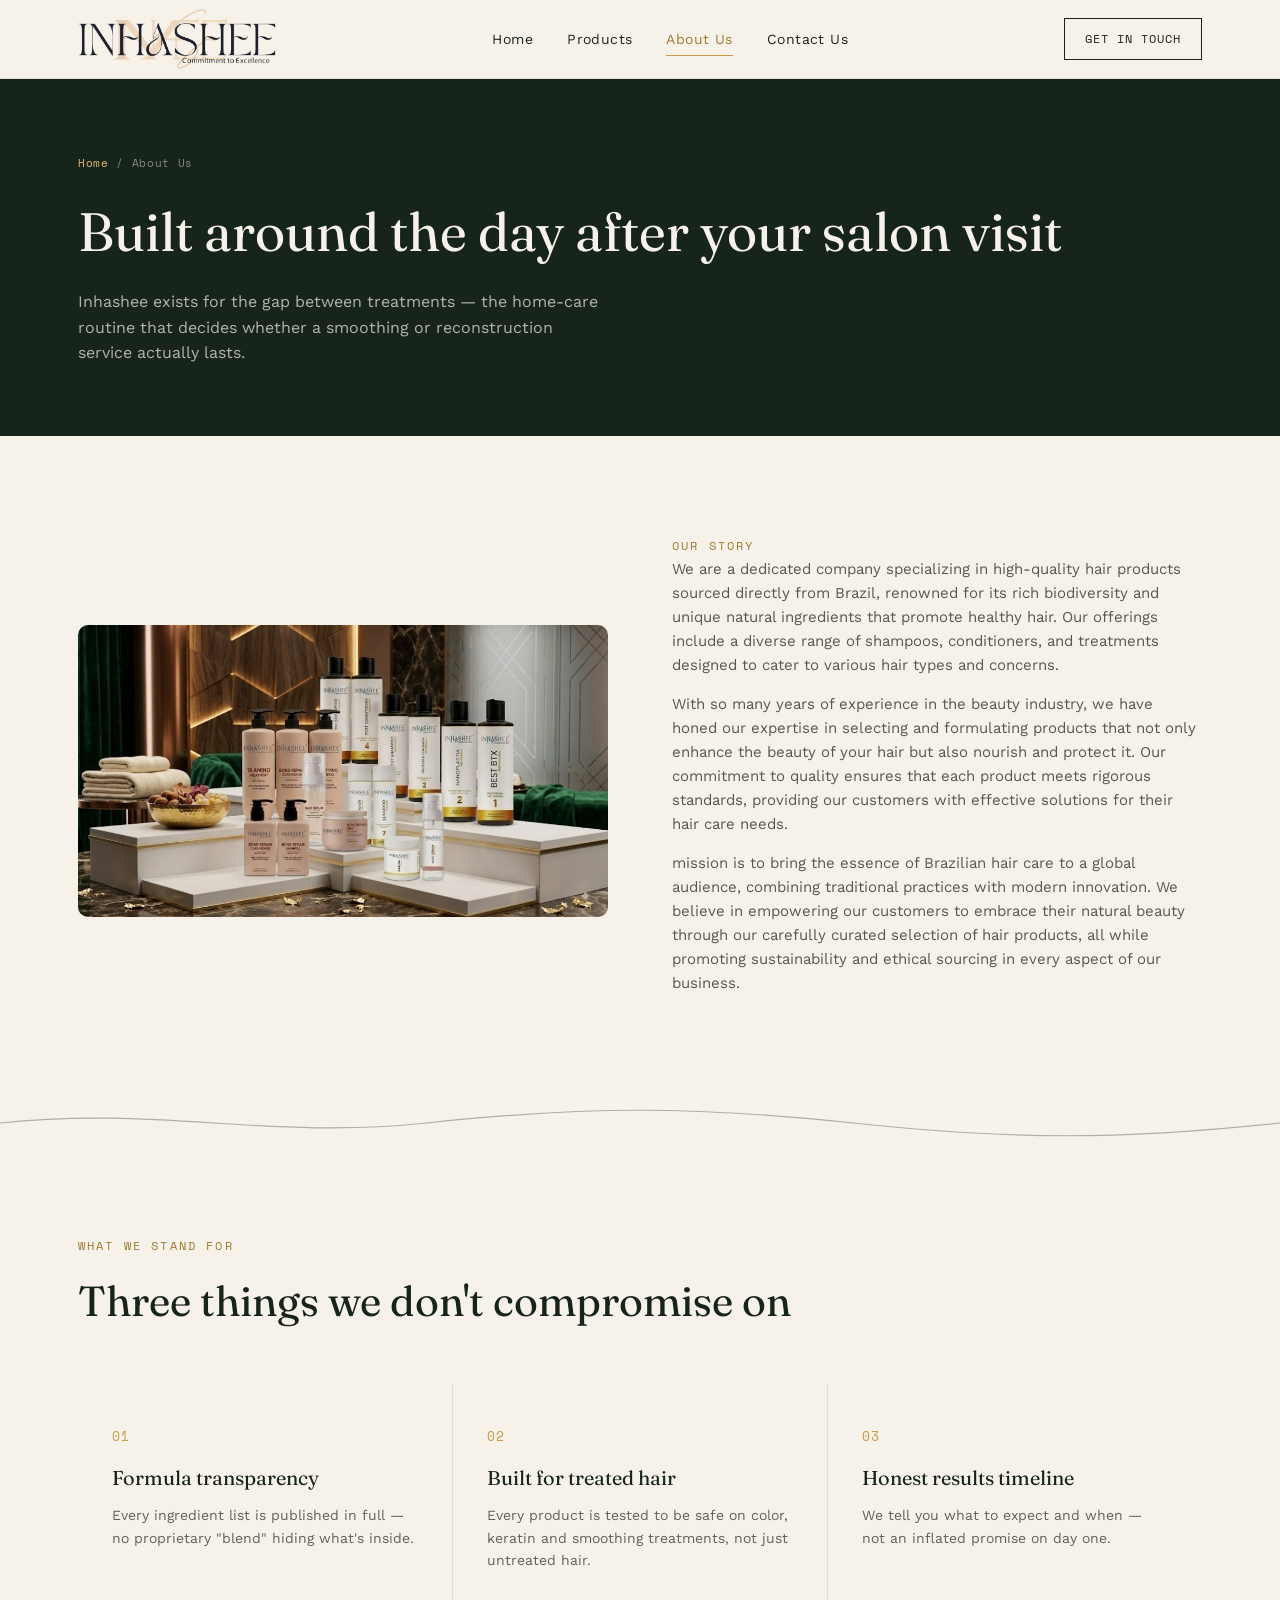
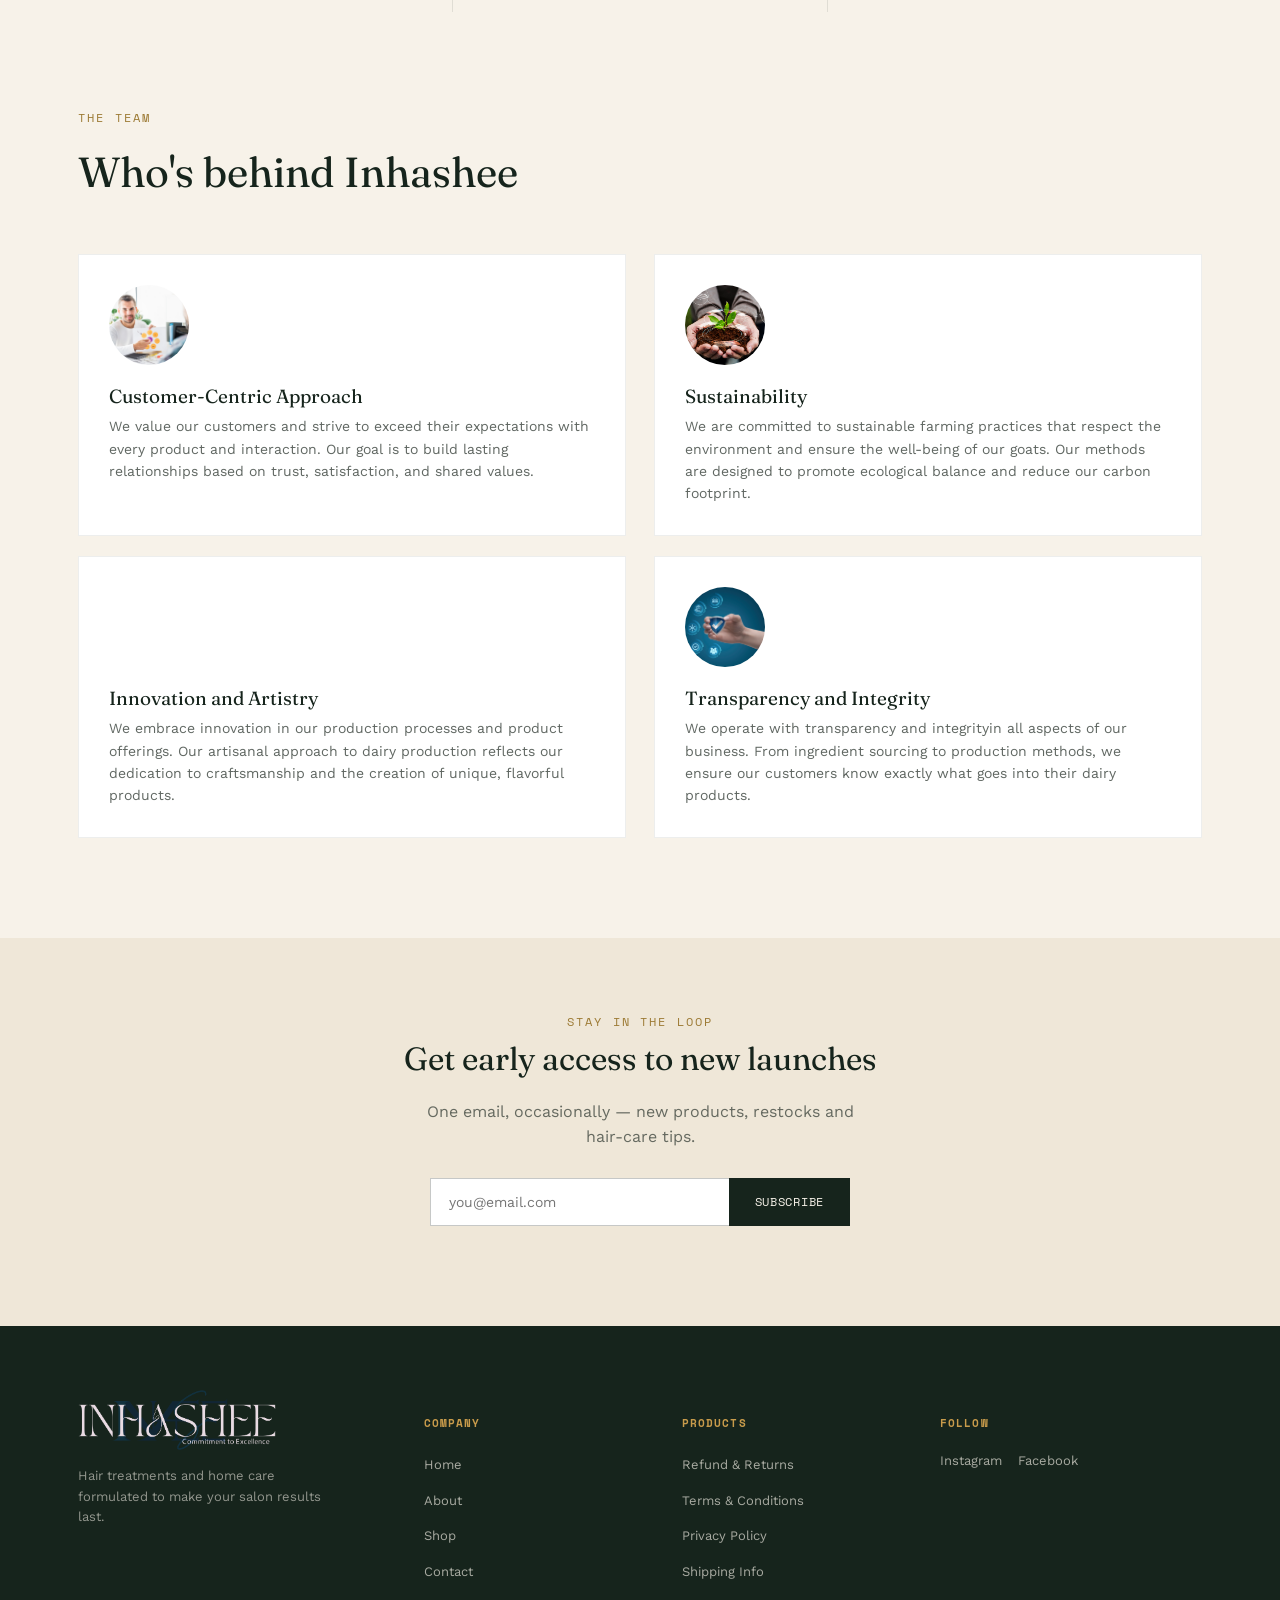
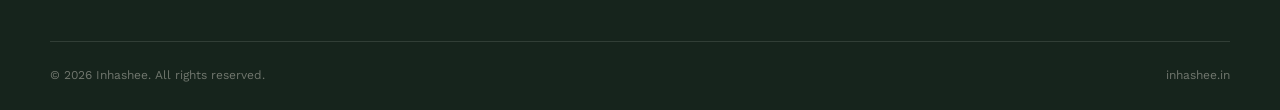
==== about.html @ db246105 "changes" ====
<!doctype html>
<html lang="en">
  <head>
    <meta charset="UTF-8" />
    <meta name="viewport" content="width=device-width, initial-scale=1.0" />
    <title>About Us — Inhashee</title>
    <meta
      name="description"
      content="The story behind Inhashee — why we build hair treatments and home care that work together."
    />
    <link rel="stylesheet" href="assets/css/style.css" />
  </head>
  <body>
    <div id="header"></div>

    <section class="page-hero">
      <div class="container">
        <span class="breadcrumb"><a href="index.html">Home</a> / About Us</span>
        <h1>Built around the day after your salon visit</h1>
        <p>
          Inhashee exists for the gap between treatments — the home-care routine
          that decides whether a smoothing or reconstruction service actually
          lasts.
        </p>
      </div>
    </section>

    <section class="section">
      <div class="container split">
        <div class="split-media">
          <img src="assets/images/product-about-us.jpeg" alt="Inhashee Image" />
        </div>
        <div>
          <span class="eyebrow on-light">Our Story</span>
          <!-- <h2>Why we started Inhashee</h2> -->
          <p>
            We are a dedicated company specializing in high-quality hair
            products sourced directly from Brazil, renowned for its rich
            biodiversity and unique natural ingredients that promote healthy
            hair. Our offerings include a diverse range of shampoos,
            conditioners, and treatments designed to cater to various hair types
            and concerns.
          </p>
          <p>
            With so many years of experience in the beauty industry, we have
            honed our expertise in selecting and formulating products that not
            only enhance the beauty of your hair but also nourish and protect
            it. Our commitment to quality ensures that each product meets
            rigorous standards, providing our customers with effective solutions
            for their hair care needs.
          </p>

          <p>
            mission is to bring the essence of Brazilian hair care to a global
            audience, combining traditional practices with modern innovation. We
            believe in empowering our customers to embrace their natural beauty
            through our carefully curated selection of hair products, all while
            promoting sustainability and ethical sourcing in every aspect of our
            business.
          </p>
        </div>
      </div>
    </section>

    <svg
      class="strand dim"
      viewBox="0 0 1200 40"
      preserveAspectRatio="none"
      aria-hidden="true"
    >
      <path d="M0,20 C150,0 250,40 400,20 S650,0 800,20 S1050,40 1200,20" />
    </svg>

    <section class="section">
      <div class="container">
        <div class="section-head">
          <div>
            <span class="eyebrow on-light">What we stand for</span>
            <h2>Three things we don't compromise on</h2>
          </div>
        </div>
        <div class="value-row">
          <div class="value-item">
            <span class="num">01</span>
            <h4>Formula transparency</h4>
            <p>
              Every ingredient list is published in full — no proprietary
              "blend" hiding what's inside.
            </p>
          </div>
          <div class="value-item">
            <span class="num">02</span>
            <h4>Built for treated hair</h4>
            <p>
              Every product is tested to be safe on color, keratin and smoothing
              treatments, not just untreated hair.
            </p>
          </div>
          <div class="value-item">
            <span class="num">03</span>
            <h4>Honest results timeline</h4>
            <p>
              We tell you what to expect and when — not an inflated promise on
              day one.
            </p>
          </div>
        </div>
      </div>
    </section>

    <section class="section tight" style="padding: 0 0 100px 0px">
      <div class="container">
        <div class="section-head">
          <div>
            <span class="eyebrow on-light">The team</span>
            <h2>Who's behind Inhashee</h2>
          </div>
        </div>
        <div class="founder-row">
          <div class="founder-card">
            <div
              class="ph-face"
              style="
                background-image: url(&quot;assets/images/Customer-Centric Approach.jpg&quot;);
              "
            >
              <!-- <img
                src="assets/images/Customer-Centric Approach.jpg"
                alt="Customer-Centric Approach"
              /> -->
            </div>
            <h4>Customer-Centric Approach</h4>
            <!-- <span class="role">Co-Founder</span> -->
            <p>
              We value our customers and strive to exceed their expectations
              with every product and interaction. Our goal is to build lasting
              relationships based on trust, satisfaction, and shared values.
            </p>
          </div>
          <div class="founder-card">
            <div
              class="ph-face"
              style="
                background-image: url(&quot;assets/images/smart-agri.jpg&quot;);
              "
            >
              <!-- <img src="assets/images/smart-agri.jpg" alt="Sustainability" /> -->
            </div>
            <h4>Sustainability</h4>
            <!-- <span class="role">Co-Founder</span> -->
            <p>
              We are committed to sustainable farming practices that respect the
              environment and ensure the well-being of our goats. Our methods
              are designed to promote ecological balance and reduce our carbon
              footprint.
            </p>
          </div>
        </div>
        <div class="founder-row">
          <div class="founder-card">
            <div
              class="ph-face"
              style="
                background-image: url(&quot;assets/images/Innovation and Artistry.jpg&quot;);
              "
            >
              <!-- <img
                src="assets/images/Innovation and Artistry.jpg"
                alt="Innovation and Artistry"
              /> -->
            </div>
            <h4>Innovation and Artistry</h4>
            <!-- <span class="role">Co-Founder</span> -->
            <p>
              We embrace innovation in our production processes and product
              offerings. Our artisanal approach to dairy production reflects our
              dedication to craftsmanship and the creation of unique, flavorful
              products.
            </p>
          </div>
          <div class="founder-card">
            <div
              class="ph-face"
              style="
                background-image: url(&quot;assets/images/Transparency and Integrity.jpg&quot;);
              "
            >
              <!-- <img
                src="assets/images/Transparency and Integrity.jpg"
                alt="Transparency and Integrity"
              /> -->
            </div>
            <h4>Transparency and Integrity</h4>
            <!-- <span class="role">Co-Founder</span> -->
            <p>
              We operate with transparency and integrityin all aspects of our
              business. From ingredient sourcing to production methods, we
              ensure our customers know exactly what goes into their dairy
              products.
            </p>
          </div>
        </div>
      </div>
    </section>

    <section class="newsletter">
      <div class="container">
        <span class="eyebrow on-light">Stay in the loop</span>
        <h3>Get early access to new launches</h3>
        <p>
          One email, occasionally — new products, restocks and hair-care tips.
        </p>
        <form class="newsletter-form">
          <input
            type="email"
            placeholder="you@email.com"
            aria-label="Email address"
          />
          <button type="submit">Subscribe</button>
        </form>
        <div class="form-note"></div>
      </div>
    </section>

    <div id="footer"></div>

    <script src="assets/js/inc.js?v=asdasdsadv23"></script>
    <script src="assets/js/main.js"></script>
  </body>
</html>
---- assets/css/style.css ----
/* =========================================================
   INHASHEE — Design tokens
   Palette: deep pine (primary dark), warm ivory (light),
   antique gold (accent), blush + sage (support)
   Type: Fraunces (display serif) / Work Sans (body) / Space Mono (utility)
   Signature motif: the "strand" — a flowing gold line that
   runs through hero, dividers, nav underline and footer.
   ========================================================= */

@import url('https://fonts.googleapis.com/css2?family=Fraunces:ital,opsz,wght@0,9..144,300;0,9..144,400;0,9..144,600;1,9..144,400;1,9..144,500&family=Work+Sans:wght@300;400;500;600&family=Space+Mono:wght@400;700&display=swap');

:root{
  --pine:        #16241C;
  --pine-soft:   #1E3327;
  --ivory:       #F7F2E9;
  --ivory-dim:   #EFE7D8;
  --gold:        #C89B4B;
  --gold-bright: #E0B96B;
  --blush:       #E7C7B8;
  --sage:        #93A88C;
  --ink:         #1C2620;

  --font-display: 'Fraunces', Georgia, serif;
  --font-body:    'Work Sans', -apple-system, sans-serif;
  --font-mono:    'Space Mono', monospace;

  --container: 1180px;
  --radius: 2px;

  --ease: cubic-bezier(.4,0,.2,1);
}

*,*::before,*::after{ box-sizing:border-box; }
html{ scroll-behavior:smooth; }
body{
  margin:0;
  background:var(--ivory);
  color:var(--ink);
  font-family:var(--font-body);
  font-weight:400;
  line-height:1.6;
  -webkit-font-smoothing:antialiased;
}
img{ max-width:100%; display:block; }
a{ color:inherit; text-decoration:none; }
ul{ list-style:none; margin:0; padding:0; }
h1,h2,h3,h4{ font-family:var(--font-display); font-weight:400; margin:0; color:var(--pine); }
p{ margin:0 0 1em; }
button{ font-family:inherit; cursor:pointer; }
input,textarea,select{ font-family:inherit; }

.container{ max-width:var(--container); margin:0 auto; padding:0 28px; }

:focus-visible{ outline:2px solid var(--gold); outline-offset:3px; }

/* reduced motion */
@media (prefers-reduced-motion: reduce){
  *{ animation-duration:0.01ms !important; animation-iteration-count:1 !important; transition-duration:0.01ms !important; scroll-behavior:auto !important; }
}

/* -------------------- eyebrow / labels -------------------- */
.eyebrow{
  font-family:var(--font-mono);
  font-size:12px;
  letter-spacing:.18em;
  text-transform:uppercase;
  color:var(--gold);
}
.eyebrow.on-light{ color:#9c7a34; }

/* -------------------- the strand (signature motif) -------------------- */
.strand{
  width:100%;
  height:34px;
  display:block;
}
.strand path{
  fill:none;
  stroke:var(--gold);
  stroke-width:1.4;
  stroke-linecap:round;
  stroke-dasharray:1400;
  stroke-dashoffset:1400;
  animation:draw 2.6s var(--ease) forwards;
}
@keyframes draw{ to{ stroke-dashoffset:0; } }
.strand.dim path{ stroke:var(--pine-soft); opacity:.35; }

/* -------------------- header -------------------- */
.site-header{
  position:sticky; top:0; z-index:100;
  background:rgba(247,242,233,.92);
  backdrop-filter:blur(10px);
  border-bottom:1px solid rgba(28,38,32,.08);
}
.header-row{
  display:flex; align-items:center; justify-content:space-between;
  height:78px;
}
.logo{
  font-family:var(--font-display);
  font-size:26px;
  letter-spacing:.02em;
  color:var(--pine);
  display:flex; align-items:baseline; gap:2px;
  mix-blend-mode: difference;
}
.logo em{ font-style:italic; color:var(--gold); font-weight:500; }

.main-nav{ display:flex; align-items:center; gap:34px; }
.main-nav a{
  font-size:14px;
  letter-spacing:.03em;
  color:var(--ink);
  position:relative;
  padding:6px 0;
  transition:color .2s var(--ease);
}
.main-nav a::after{
  content:'';
  position:absolute; left:0; right:100%; bottom:0;
  height:1.5px; background:var(--gold);
  transition:right .28s var(--ease);
}
.main-nav a:hover::after,
.main-nav a.active::after{ right:0; }
.main-nav a.active{ color:#9c7a34; }

.header-cta{
  font-family:var(--font-mono);
  font-size:12px;
  letter-spacing:.08em;
  text-transform:uppercase;
  border:1px solid var(--pine);
  padding:10px 20px;
  color:var(--pine);
  transition:background .25s var(--ease), color .25s var(--ease);
}
.header-cta:hover{ background:var(--pine); color:var(--ivory); }

.nav-toggle{
  display:none;
  flex-direction:column;
  gap:5px;
  background:none;
  border:none;
  padding:6px;
}
.nav-toggle span{ width:22px; height:1.5px; background:var(--pine); display:block; }

/* -------------------- hero -------------------- */
.hero{
  background:var(--pine);
  color:var(--ivory);
  position:relative;
  overflow:hidden;
}
.hero-grid{
  display:grid;
  grid-template-columns:0.95fr 0.98fr;
  min-height:540px;
  align-items:stretch;
}
.hero-copy{
  display:flex; flex-direction:column; justify-content:center;
  padding:60px 60px 60px 0;
  position:relative; z-index:2;
}
.hero-copy .eyebrow{ margin-bottom:18px; }
.hero-copy h1{
  color:var(--ivory);
  font-size:clamp(40px,5.4vw,68px);
  line-height:1.04;
  font-weight:400;
  max-width:11ch;
}
.hero-copy h1 em{ font-style:italic; color:var(--gold-bright); font-weight:400; }
.hero-copy p.lede{
  margin-top:22px;
  max-width:44ch;
  color:rgba(247,242,233,.78);
  font-size:16px;
}
.hero-actions{ display:flex; gap:16px; margin-top:34px; flex-wrap:wrap; }

.btn{
  display:inline-flex; align-items:center; gap:10px;
  font-family:var(--font-mono);
  font-size:12px; letter-spacing:.08em; text-transform:uppercase;
  padding:15px 26px;
  border:1px solid transparent;
  transition:transform .22s var(--ease), background .22s var(--ease), color .22s var(--ease), border-color .22s var(--ease);
}
.btn-solid{ background:var(--gold); color:var(--pine); }
.btn-solid:hover{ background:var(--gold-bright); transform:translateY(-2px); }
.btn-outline{ border-color:rgba(247,242,233,.5); color:var(--ivory); }
.btn-outline:hover{ border-color:var(--ivory); transform:translateY(-2px); }
.btn-dark{ background:var(--pine); color:var(--ivory); }
.btn-dark:hover{ background:var(--pine-soft); transform:translateY(-2px); }

.hero-visual{
  padding: 0 30px 0px 0;
  position:relative;
  /* background:
    radial-gradient(circle at 30% 20%, rgba(200,155,75,.35), transparent 55%),
    linear-gradient(155deg, var(--pine-soft) 0%, var(--pine) 70%); */
  display:flex; align-items:center; justify-content:center;
  overflow:hidden;
}
.hero-visual-img{
  width:100%; height:100%;
  object-fit:contain;
  object-position:center 40%;
}
.strand-hero{
  width:70%;
}
.strand-hero path{ stroke:var(--gold-bright); }

/* -------------------- category split -------------------- */
.category-split {
    background:linear-gradient(160deg,#2B4A38,#16241C);
    align-content: center !important;
    display: block;
    justify-items: center;
    /* width: 100%; */
}
.category-card{
  width: 100%;
  position:relative;
  min-height: 273px;
  display:flex;
  align-items: center;
  justify-content: center;
  /* padding: 0px 0px 63px 66px; */
  overflow:hidden;
}
/* .category-card.treat{ background:linear-gradient(160deg,#2B4A38,#16241C); } */
.category-card.home{ background:linear-gradient(160deg,#E2CBAF,#D8B98F); }
.category-card.home .cat-inner h3,
.category-card.home .cat-inner .eyebrow{ color:var(--pine); }
.category-card.home .cat-inner p{ color:rgba(28,38,32,.7); }
.cat-inner{position:relative;z-index:2;/* display: block; *//* max-width:340px; */text-align: center;}
.cat-inner h3{ color:var(--ivory); font-size:32px; margin:10px 0 12px; }
.cat-inner p{/* width: 50%; */color:rgba(247,242,233,.75);font-size:14px;margin-bottom:18px;/* display: block; *//* align-self: center; *//* justify-content: center !important; *//* align-items: center; *//* align-content: center; */}

/* -------------------- section shell -------------------- */
.section{ padding:96px 0; }
.section.tight{ padding:64px 0; }
.section-head{
  display:flex; align-items:flex-end; justify-content:space-between;
  margin-bottom:48px; gap:24px; flex-wrap:wrap;
}
.section-head h2{ font-size:clamp(28px,3.4vw,42px); }
.section-head .eyebrow{ margin-bottom:12px; display:block; }
.view-all{
  font-family:var(--font-mono); font-size:12px; letter-spacing:.06em;
  text-transform:uppercase; border-bottom:1px solid var(--gold);
  padding-bottom:3px; color:#9c7a34; white-space:nowrap;
}

/* -------------------- product grid -------------------- */
.product-grid{
  display:grid; grid-template-columns:repeat(4,1fr); gap:28px;
}
.product-card{
  background:#fff;
  border:1px solid rgba(28,38,32,.08);
}
.product-media{
  /* aspect-ratio:1/1.1; */
  background:linear-gradient(150deg,#EFE7D8,#E2D6BC);
  display:flex; align-items:center; justify-content:center;
  position:relative;
  overflow:hidden;
}
.product-media .ph-label{
  font-family:var(--font-mono); font-size:10px; letter-spacing:.05em;
  color:rgba(28,38,32,.4); text-align:center; padding:0 16px;
}
.product-media svg{ width:38%; opacity:.35; }
.product-body{ padding:18px 18px 22px; }
.product-cat{ font-family:var(--font-mono); font-size:10px; letter-spacing:.08em; text-transform:uppercase; color:var(--sage); }
.product-name{ font-family:var(--font-display); font-size:19px; margin:8px 0 8px; }
.product-price{ font-size:14px; color:var(--ink); }
.product-price .strike{ text-decoration:line-through; color:rgba(28,38,32,.4); margin-right:8px; font-size:13px; }
.product-cta{
  margin-top:14px; width:100%; padding:11px; background:var(--pine); color:var(--ivory);
  border:none; font-family:var(--font-mono); font-size:11px; letter-spacing:.08em; text-transform:uppercase;
  transition:background .2s var(--ease);
}
.product-cta:hover{ background:var(--pine-soft); }

/* filter bar (products page) */
.filter-bar{
  display:flex; gap:10px; flex-wrap:wrap; margin-bottom:44px;
}
.filter-chip{
  font-family:var(--font-mono); font-size:12px; letter-spacing:.05em;
  padding:9px 18px; border:1px solid rgba(28,38,32,.2);
  background:transparent; color:var(--ink);
  transition:all .2s var(--ease);
}
.filter-chip.active,.filter-chip:hover{ background:var(--pine); color:var(--ivory); border-color:var(--pine); }

/* -------------------- about teaser / split content -------------------- */
.split{
  display:grid; grid-template-columns:1fr 1fr; gap:64px; align-items:center;
}
.split.reverse{ direction:rtl; }
.split.reverse > *{ direction:ltr; }
.split-media{
  border-radius: 10px;
  /* aspect-ratio:4/5; */
  background:linear-gradient(160deg,#2B4A38,#0F1B14);
  position:relative; overflow:hidden;
  display:flex; align-items:center; justify-content:center;
}
.split-media .ph-label{ font-family:var(--font-mono); font-size:11px; color:rgba(247,242,233,.45); }
.split h2{ font-size:clamp(26px,3vw,38px); margin-bottom:20px; }
.split p{ color:rgba(28,38,32,.75); font-size:15px; }

/* -------------------- stats / values row -------------------- */
.value-row{ display:grid; grid-template-columns:repeat(3,1fr); gap:1px; background:rgba(28,38,32,.1); }
.value-item{ background:var(--ivory); padding:40px 34px; }
.value-item .num{ font-family:var(--font-mono); color:var(--gold); font-size:13px; letter-spacing:.06em; }
.value-item h4{ font-size:20px; margin:14px 0 10px; }
.value-item p{ font-size:14px; color:rgba(28,38,32,.7); margin:0; }

/* -------------------- trust strip -------------------- */
.trust-strip{ background:var(--pine); color:var(--ivory); }
.trust-grid{ display:grid; grid-template-columns:repeat(3,1fr); gap:32px; padding:52px 0; }
.trust-item{ text-align:left; }
.trust-item h5{ font-family:var(--font-display); font-size:17px; color:var(--ivory); margin:14px 0 8px; font-weight:400; }
.trust-item p{ font-size:13px; color:rgba(247,242,233,.6); margin:0; }
.trust-icon{ width:30px; height:30px; stroke:var(--gold); fill:none; stroke-width:1.4; }

/* -------------------- newsletter -------------------- */
.newsletter{
  background:var(--ivory-dim);
  padding:70px 0;
  text-align:center;
}
.newsletter h3{ font-size:clamp(24px,3vw,32px); margin-bottom:14px; }
.newsletter p{ color:rgba(28,38,32,.65); max-width:44ch; margin:0 auto 28px; }
.newsletter-form{ display:flex; gap:0; max-width:420px; margin:0 auto; }
.newsletter-form input{
  flex:1; padding:15px 18px; border:1px solid rgba(28,38,32,.25); border-right:none;
  background:#fff; font-size:14px;
}
.newsletter-form button{
  padding:15px 26px; background:var(--pine); color:var(--ivory); border:none;
  font-family:var(--font-mono); font-size:12px; letter-spacing:.06em; text-transform:uppercase;
}
.form-note{ margin-top:14px; font-size:12px; color:var(--sage); min-height:16px; }

/* -------------------- footer -------------------- */
.site-footer{ background:var(--pine); color:rgba(247,242,233,.7); padding-top:64px; }
.footer-grid{
  display:grid; grid-template-columns:1.4fr 1fr 1fr 1.2fr; gap:40px;
  padding-bottom:48px; border-bottom:1px solid rgba(247,242,233,.12);
}
.footer-brand .logo{ color:var(--ivory); margin-bottom:16px; }
.footer-brand p{ font-size:13px; max-width:32ch; color:rgba(247,242,233,.55); }
.footer-col h6{
  font-family:var(--font-mono); font-size:11px; letter-spacing:.1em; text-transform:uppercase;
  color:var(--gold); margin-bottom:18px;
}
.footer-col ul li{ margin-bottom:10px; }
.footer-col a{ font-size:13px; color:rgba(247,242,233,.65); transition:color .2s; }
.footer-col a:hover{ color:var(--ivory); }
.footer-bottom{
  display:flex; justify-content:space-between; align-items:center;
  padding:24px 0; font-size:12px; color:rgba(247,242,233,.4); flex-wrap:wrap; gap:10px;
}
.footer-social{ display:flex; gap:16px; }

/* -------------------- inner page hero (about/contact/products) -------------------- */
.page-hero{
  background:var(--pine); color:var(--ivory);
  padding:70px 0 54px;
}
.page-hero h1{ color:var(--ivory); font-size:clamp(34px,4.4vw,54px); margin-top:14px; }
.page-hero p{ color:rgba(247,242,233,.7); max-width:52ch; margin-top:14px; }
.breadcrumb{ font-family:var(--font-mono); font-size:11px; letter-spacing:.06em; color:rgba(247,242,233,.5); }
.breadcrumb a{ color:var(--gold-bright); }

/* -------------------- about page specifics -------------------- */
.founder-row{ display:grid; grid-template-columns:repeat(2,1fr); gap:28px; margin-top:20px; }
.founder-card{ background:#fff; border:1px solid rgba(28,38,32,.08); padding:30px; }
.founder-card .ph-face {
    width: 80px;
    height: 80px;
    border-radius: 73%;
    /* background: linear-gradient(160deg,var(--sage),var(--pine)); */
    background-repeat: no-repeat;
    background-position: center;
    background-size: cover;
    margin-bottom: 16px;
}
.founder-card h4{ font-size:19px; margin-bottom:4px; }
.founder-card .role{ font-family:var(--font-mono); font-size:11px; letter-spacing:.05em; color:var(--gold); text-transform:uppercase; margin-bottom:12px; display:block; }
.founder-card p{ font-size:14px; color:rgba(28,38,32,.7); margin:0; }

.timeline{ margin-top:20px; }
.timeline-item{ display:grid; grid-template-columns:110px 1fr; gap:24px; padding:26px 0; border-top:1px solid rgba(28,38,32,.1); }
.timeline-item:last-child{ border-bottom:1px solid rgba(28,38,32,.1); }
.timeline-item .year{ font-family:var(--font-mono); color:var(--gold); font-size:13px; letter-spacing:.05em; }
.timeline-item h4{ font-size:18px; margin-bottom:6px; }
.timeline-item p{ font-size:14px; color:rgba(28,38,32,.7); margin:0; max-width:60ch; }

/* -------------------- contact page -------------------- */
.contact-grid{ display:grid; grid-template-columns:.9fr 1.1fr; gap:60px; }
.contact-info-card{ background:#fff; border:1px solid rgba(28,38,32,.08); padding:34px; margin-bottom:20px; }
.contact-info-card h5{ font-family:var(--font-mono); font-size:11px; letter-spacing:.08em; text-transform:uppercase; color:var(--gold); margin-bottom:10px; }
.contact-info-card p, .contact-info-card a{ font-size:15px; }
.contact-info-card a:hover{ color:#9c7a34; }

.form-grid{ display:grid; grid-template-columns:1fr 1fr; gap:20px; }
.form-grid .full{ grid-column:1/-1; }
.field label{
  display:block; font-family:var(--font-mono); font-size:11px; letter-spacing:.06em;
  text-transform:uppercase; margin-bottom:8px; color:var(--pine);
}
.field input, .field select, .field textarea{
  width:100%; padding:13px 14px; border:1px solid rgba(28,38,32,.25);
  background:#fff; font-size:14px; color:var(--ink); transition:border-color .2s;
}
.field input:focus, .field select:focus, .field textarea:focus{ border-color:var(--gold); }
.field.error input, .field.error textarea{ border-color:#B5443A; }
.field .err-msg{ font-size:12px; color:#B5443A; margin-top:6px; display:none; }
.field.error .err-msg{ display:block; }
.contact-form{ margin-top:6px; }
.contact-form .btn{ margin-top:8px; border:none; }
.form-status{ margin-top:16px; font-size:14px; padding:14px 16px; display:none; }
.form-status.show{ display:block; }
.form-status.success{ background:#E4EEE1; color:#2B4A38; display:block; }

.map-block{
  margin-top:60px; aspect-ratio:16/6; background:linear-gradient(150deg,#EFE7D8,#E2D6BC);
  display:flex; align-items:center; justify-content:center;
}
.map-block .ph-label{ font-family:var(--font-mono); font-size:12px; color:rgba(28,38,32,.45); }

/* -------------------- utility -------------------- */
.center{ text-align:center; }
.mt-lg{ margin-top:60px; }

/* =========================================================
   RESPONSIVE
   ========================================================= */
@media (max-width: 980px){
  .hero-grid{ grid-template-columns:1fr; min-height:auto; }
  .hero-copy{ padding:70px 28px 50px; }
  .hero-visual{ min-height:320px; }
  .category-split {
    background:linear-gradient(160deg,#2B4A38,#16241C);
    align-content: center !important;
    display: block;
    justify-items: center;
    /* width: 100%; */
}
  .product-grid{ grid-template-columns:repeat(2,1fr); }
  .split{ grid-template-columns:1fr; gap:32px; }
  .split.reverse{ direction:ltr; }
  .value-row{ grid-template-columns:1fr; }
  .trust-grid{ grid-template-columns:repeat(2,1fr); }
  .footer-grid{ grid-template-columns:1fr 1fr; }
  .contact-grid{ grid-template-columns:1fr; }
  .founder-row{ grid-template-columns:1fr; }
}
@media (max-width: 720px){
  .main-nav{
    position:fixed; inset:78px 0 0 0; background:var(--ivory);
    flex-direction:column; align-items:flex-start; padding:32px 28px;
    gap:22px; transform:translateX(100%); transition:transform .3s var(--ease);
  }
  .main-nav.open{ transform:translateX(0);background:rgba(247,242,233,.92); }
  .main-nav:not(.open) {
      display: none;
  }
  .nav-toggle{ display:flex; }
  .header-cta{ display:none; }
  .product-grid{ grid-template-columns:1fr 1fr; gap:16px; }
  .form-grid{ grid-template-columns:1fr; }
  .footer-grid{ grid-template-columns:1fr; }
  .timeline-item{ grid-template-columns:1fr; gap:6px; }
}
@media (max-width: 480px){
  .product-grid{ grid-template-columns:1fr; }
  .trust-grid{ grid-template-columns:1fr; }
}
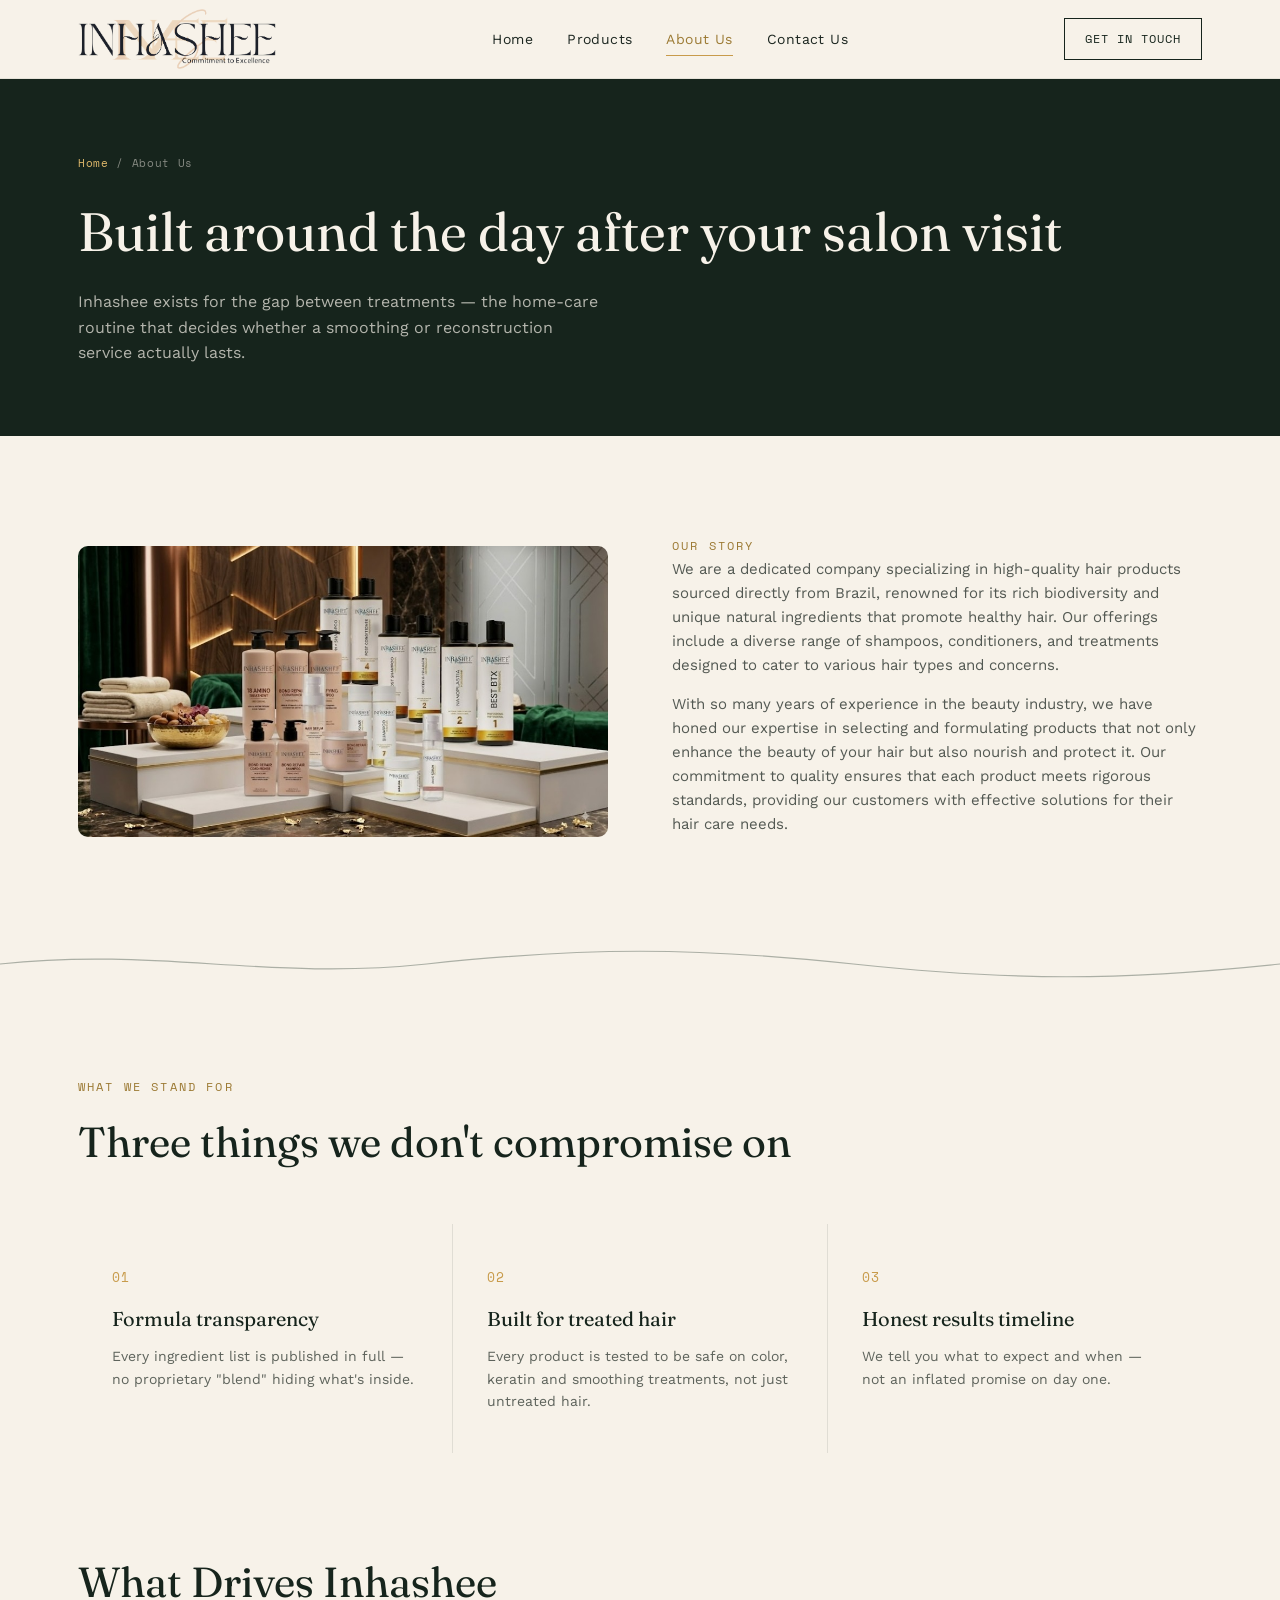
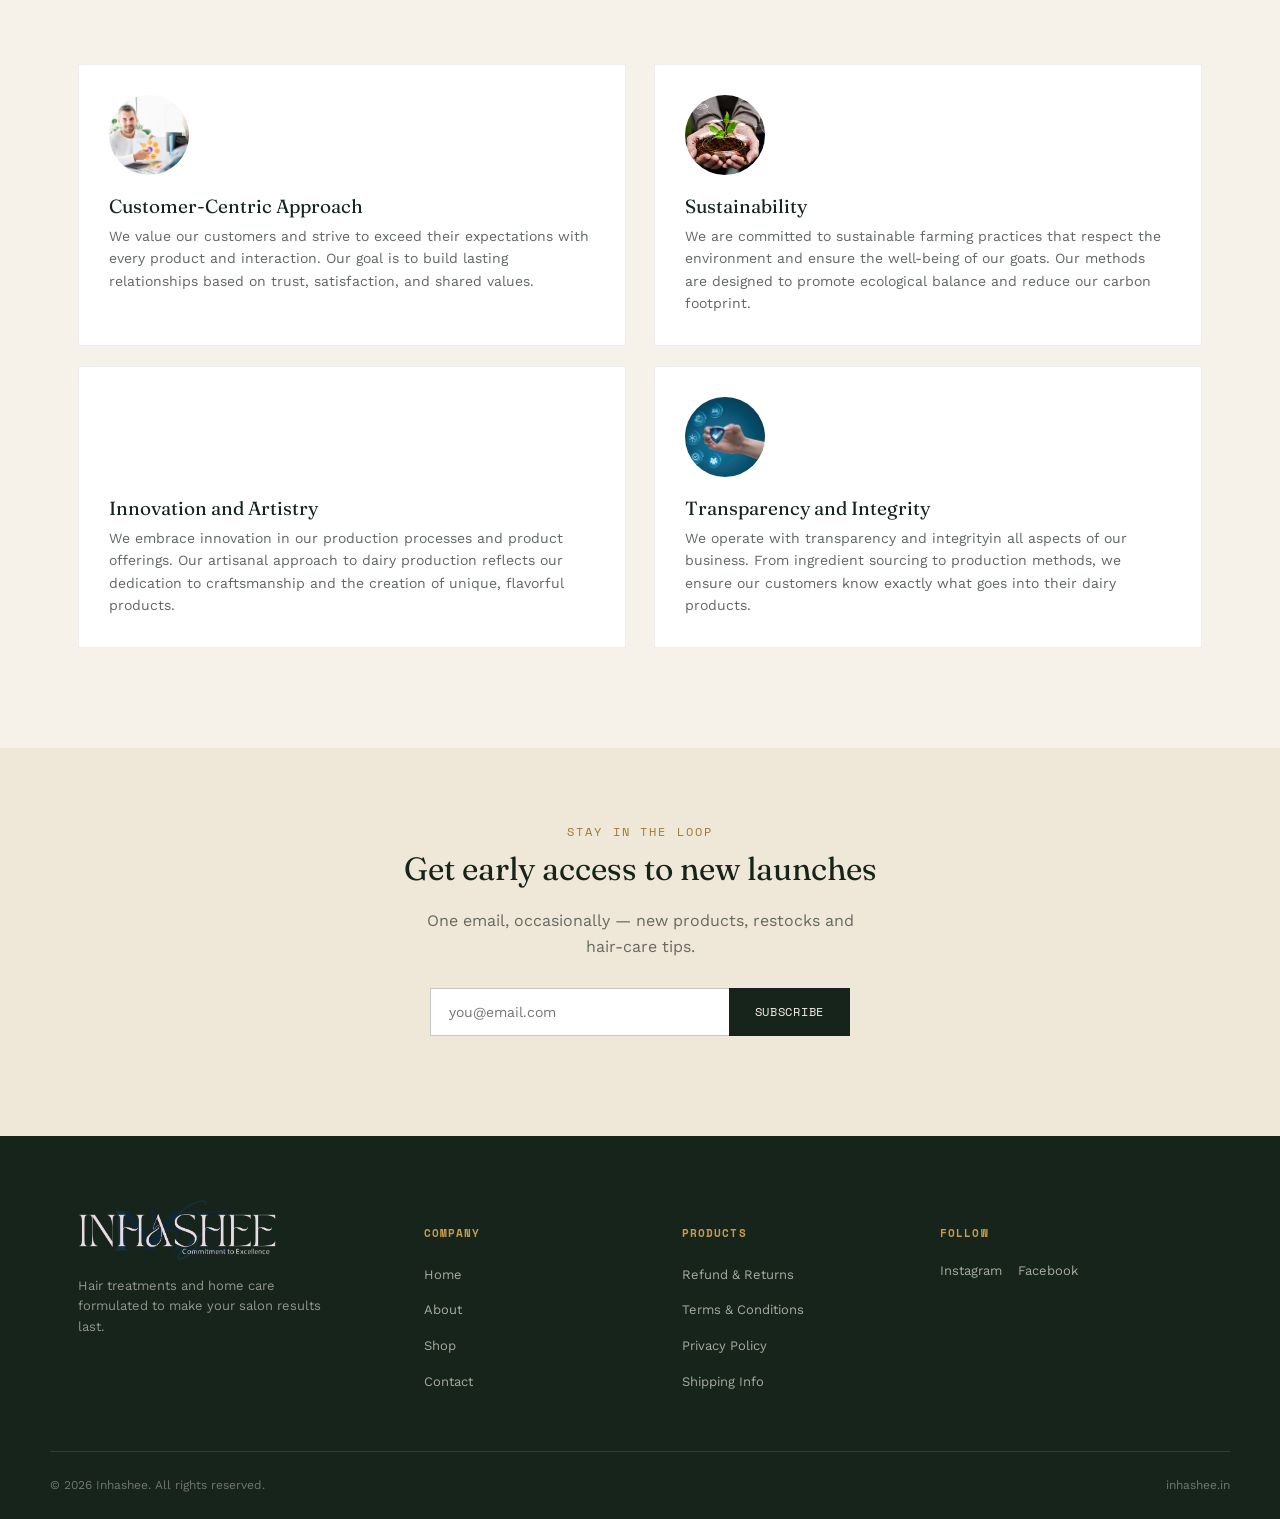
==== commit 1e4c643b: "changes" ====
--- a/about.html
+++ b/about.html
@@ -50,14 +50,14 @@
             for their hair care needs.
           </p>
 
-          <p>
+          <!-- <p>
             mission is to bring the essence of Brazilian hair care to a global
             audience, combining traditional practices with modern innovation. We
             believe in empowering our customers to embrace their natural beauty
             through our carefully curated selection of hair products, all while
             promoting sustainability and ethical sourcing in every aspect of our
             business.
-          </p>
+          </p> -->
         </div>
       </div>
     </section>
@@ -112,8 +112,8 @@
       <div class="container">
         <div class="section-head">
           <div>
-            <span class="eyebrow on-light">The team</span>
-            <h2>Who's behind Inhashee</h2>
+            <!-- <span class="eyebrow on-light">The team</span> -->
+            <h2>What Drives Inhashee</h2>
           </div>
         </div>
         <div class="founder-row">
--- a/assets/css/style.css
+++ b/assets/css/style.css
@@ -474,8 +474,9 @@
     position:fixed; inset:78px 0 0 0; background:var(--ivory);
     flex-direction:column; align-items:flex-start; padding:32px 28px;
     gap:22px; transform:translateX(100%); transition:transform .3s var(--ease);
+    height: 100vh;
   }
-  .main-nav.open{ transform:translateX(0);background:rgba(247,242,233,.92); }
+  .main-nav.open{ transform:translateX(0); }
   .main-nav:not(.open) {
       display: none;
   }
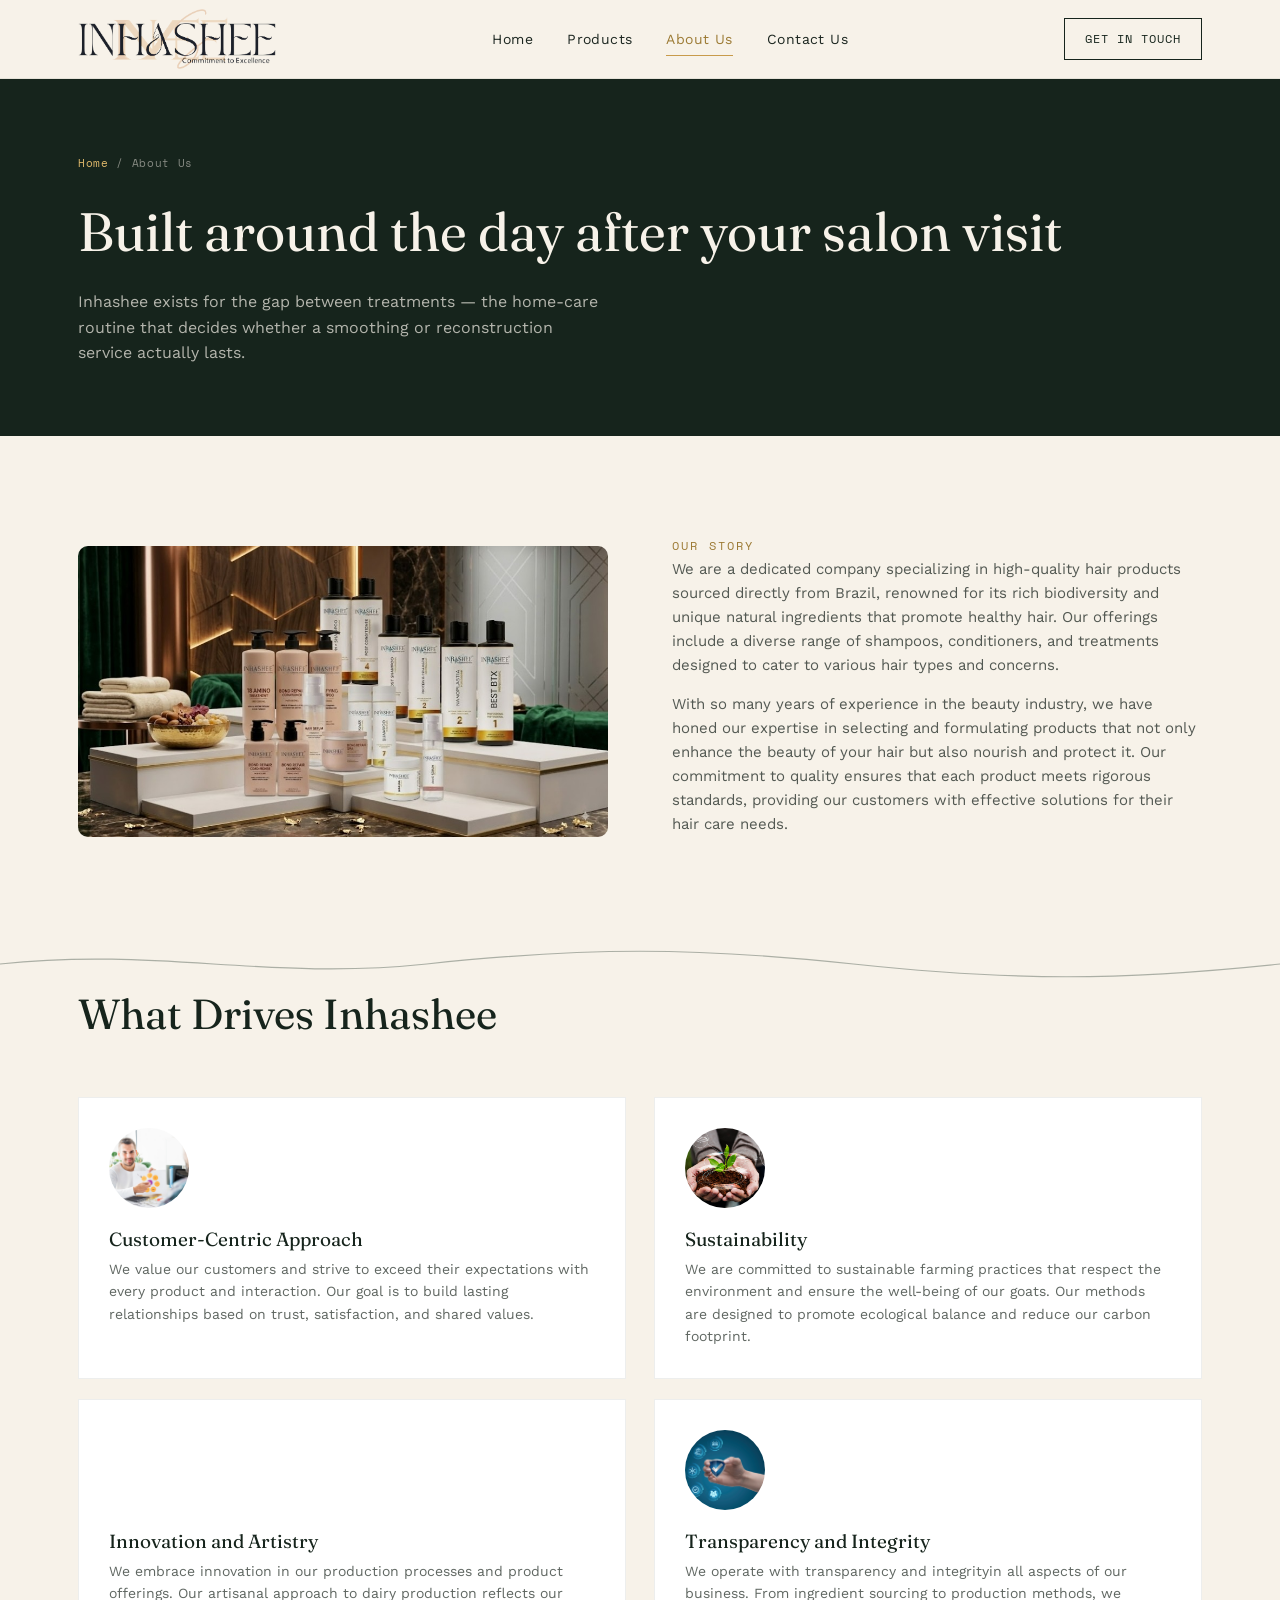
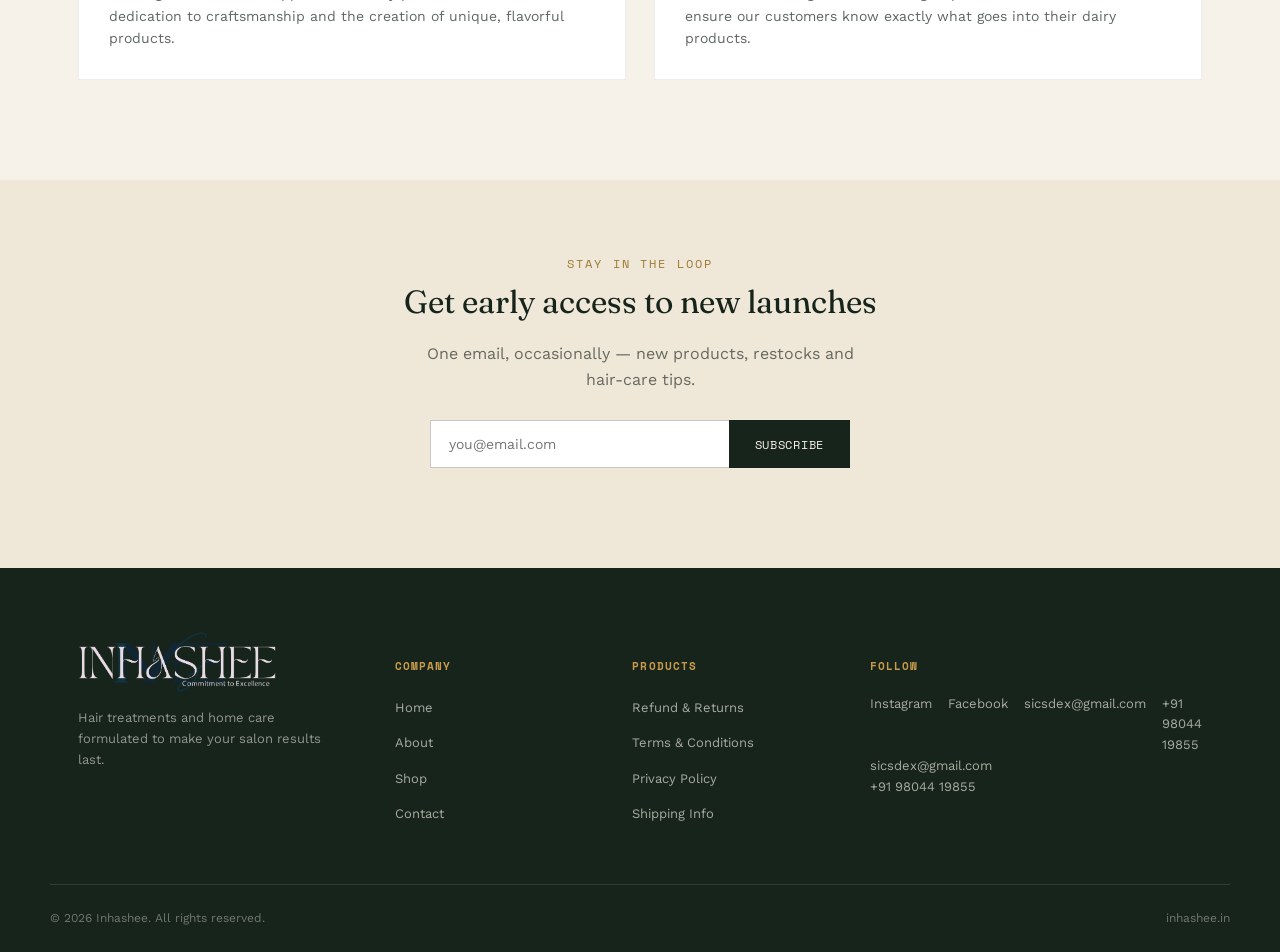
==== commit fac70364: "changes" ====
--- a/about.html
+++ b/about.html
@@ -70,43 +70,6 @@
     >
       <path d="M0,20 C150,0 250,40 400,20 S650,0 800,20 S1050,40 1200,20" />
     </svg>
-
-    <section class="section">
-      <div class="container">
-        <div class="section-head">
-          <div>
-            <span class="eyebrow on-light">What we stand for</span>
-            <h2>Three things we don't compromise on</h2>
-          </div>
-        </div>
-        <div class="value-row">
-          <div class="value-item">
-            <span class="num">01</span>
-            <h4>Formula transparency</h4>
-            <p>
-              Every ingredient list is published in full — no proprietary
-              "blend" hiding what's inside.
-            </p>
-          </div>
-          <div class="value-item">
-            <span class="num">02</span>
-            <h4>Built for treated hair</h4>
-            <p>
-              Every product is tested to be safe on color, keratin and smoothing
-              treatments, not just untreated hair.
-            </p>
-          </div>
-          <div class="value-item">
-            <span class="num">03</span>
-            <h4>Honest results timeline</h4>
-            <p>
-              We tell you what to expect and when — not an inflated promise on
-              day one.
-            </p>
-          </div>
-        </div>
-      </div>
-    </section>
 
     <section class="section tight" style="padding: 0 0 100px 0px">
       <div class="container">
--- a/assets/css/style.css
+++ b/assets/css/style.css
@@ -491,3 +491,104 @@
   .product-grid{ grid-template-columns:1fr; }
   .trust-grid{ grid-template-columns:1fr; }
 }
+
+.loader-wrapper {
+    position: relative;
+    inset: 0;
+    display: flex;
+    justify-content: center;
+    align-items: center;
+    /* background: rgba(255, 255, 255, 0.8); */
+    z-index: 9999;
+}
+
+.loader {
+    width: 40px;
+    height: 40px;
+    border: 4px solid #e5e5e5;
+    border-top: 4px solid #1d352b;
+    border-radius: 50%;
+    animation: spin 0.8s linear infinite;
+}
+
+@keyframes spin {
+    to {
+        transform: rotate(360deg);
+    }
+}
+
+/* -------------------- product detail page -------------------- */
+.pdp-grid{ display:grid; grid-template-columns:1.1fr 1fr; gap:60px; align-items:flex-start; }
+.pdp-main-image{
+  aspect-ratio:1/1.05;
+  background:linear-gradient(150deg,#EFE7D8,#E2D6BC);
+  overflow:hidden;
+}
+.pdp-main-image img{ width:100%; height:100%; object-fit:cover; }
+.pdp-thumbs{ display:flex; gap:12px; margin-top:14px; }
+.pdp-thumb{
+  width:76px; height:76px; padding:0; border:1px solid rgba(28,38,32,.15);
+  background:#fff; overflow:hidden; opacity:.7; transition:opacity .2s, border-color .2s;
+}
+.pdp-thumb img{ width:100%; height:100%; object-fit:cover; }
+.pdp-thumb.active, .pdp-thumb:hover{ opacity:1; border-color:var(--gold); }
+.pdp-title{ font-size:clamp(28px,3.2vw,40px); margin:10px 0 14px; }
+.pdp-rating{ display:flex; align-items:center; gap:10px; margin-bottom:20px; }
+.stars{ color:var(--gold); letter-spacing:2px; font-size:15px; }
+.rating-count{ font-family:var(--font-mono); font-size:12px; color:var(--sage); }
+.pdp-price{ display:flex; align-items:center; gap:12px; margin-bottom:22px; }
+.pdp-price .strike{ text-decoration:line-through; color:rgba(28,38,32,.4); font-size:16px; }
+.pdp-price .price-now{ font-family:var(--font-display); font-size:28px; color:var(--pine); }
+.save-badge{
+  font-family:var(--font-mono); font-size:11px; letter-spacing:.05em;
+  background:var(--sage); color:#fff; padding:4px 10px;
+}
+.pdp-desc{ font-size:15px; color:rgba(28,38,32,.75); margin-bottom:28px; max-width:52ch; }
+.pdp-options{ margin-bottom:26px; }
+.pdp-options label{
+  display:block; font-family:var(--font-mono); font-size:11px; letter-spacing:.06em;
+  text-transform:uppercase; color:var(--pine); margin-bottom:10px;
+}
+.size-chips{ display:flex; gap:10px; }
+.size-chip{
+  font-family:var(--font-mono); font-size:12px; padding:10px 18px;
+  border:1px solid rgba(28,38,32,.25); background:#fff; color:var(--ink);
+  transition:all .2s var(--ease);
+}
+.size-chip.active, .size-chip:hover{ background:var(--pine); color:var(--ivory); border-color:var(--pine); }
+.pdp-qty-row{ display:flex; gap:14px; margin-bottom:14px; }
+.qty-control{ display:flex; align-items:center; border:1px solid rgba(28,38,32,.25); }
+.qty-btn{
+  width:42px; height:48px; background:none; border:none; font-size:16px; color:var(--pine);
+}
+.qty-btn:hover{ background:var(--ivory-dim); }
+.qty-input{
+  width:42px; height:48px; border:none; border-left:1px solid rgba(28,38,32,.15); border-right:1px solid rgba(28,38,32,.15);
+  text-align:center; font-size:14px; background:#fff;
+}
+.pdp-add-btn{ flex:1; border:none; }
+.pdp-buy-btn{ width:100%; border:none; margin-bottom:26px; }
+.pdp-highlights{ padding:0; margin:0; }
+.pdp-highlights li{
+  font-size:13px; color:rgba(28,38,32,.65); padding:10px 0 10px 22px;
+  border-top:1px solid rgba(28,38,32,.08);
+  position:relative;
+}
+.pdp-highlights li:last-child{ border-bottom:1px solid rgba(28,38,32,.08); }
+.pdp-highlights li::before{
+  content:'—'; position:absolute; left:0; color:var(--gold);
+}
+/* pdp tabs */
+.pdp-tabs{ display:flex; gap:8px; border-bottom:1px solid rgba(28,38,32,.12); margin-bottom:32px; }
+.pdp-tab{
+  font-family:var(--font-mono); font-size:12px; letter-spacing:.06em; text-transform:uppercase;
+  background:none; border:none; padding:14px 20px; color:rgba(28,38,32,.5);
+  border-bottom:2px solid transparent; margin-bottom:-1px; transition:color .2s;
+}
+.pdp-tab.active{ color:var(--pine); border-bottom-color:var(--gold); }
+.pdp-tab-panel{ display:none; max-width:70ch; }
+.pdp-tab-panel.active{ display:block; }
+.pdp-tab-panel p{ font-size:15px; color:rgba(28,38,32,.75); }
+@media (max-width: 980px){
+  .pdp-grid{ grid-template-columns:1fr; }
+}
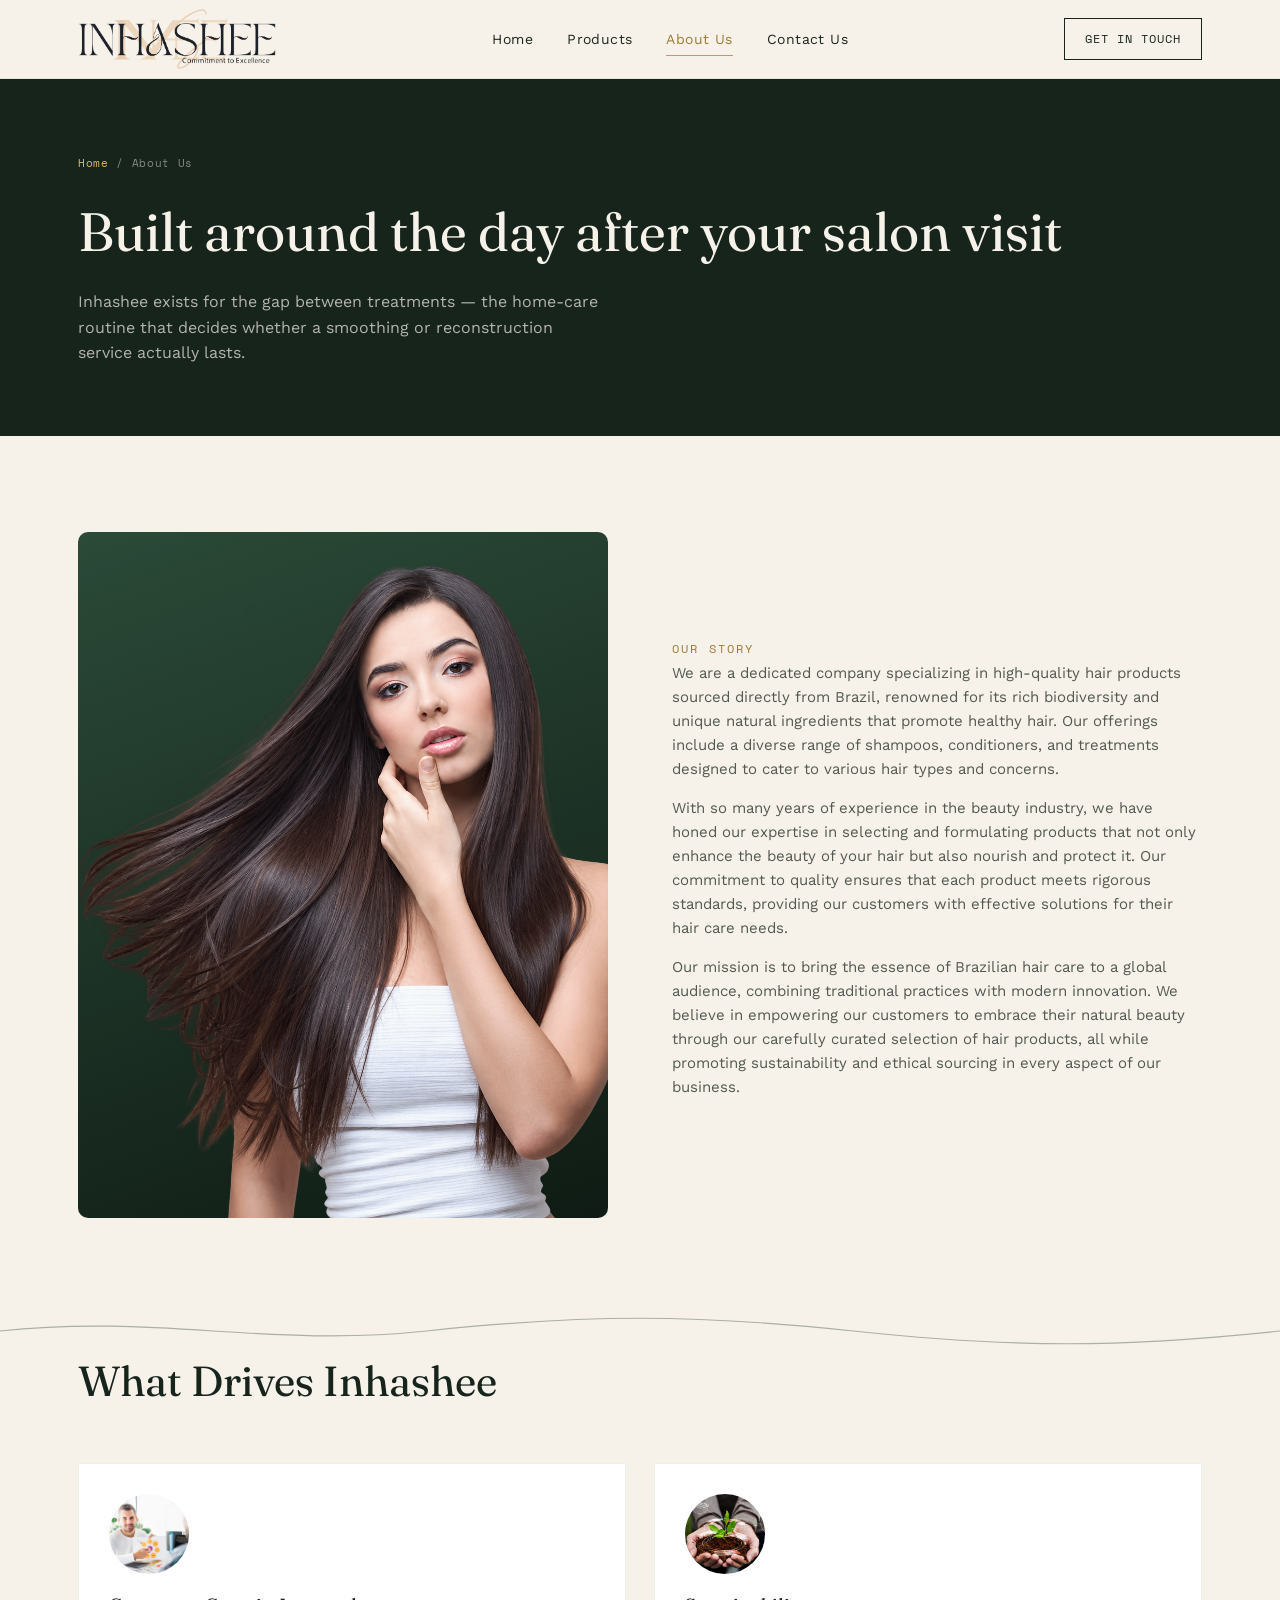
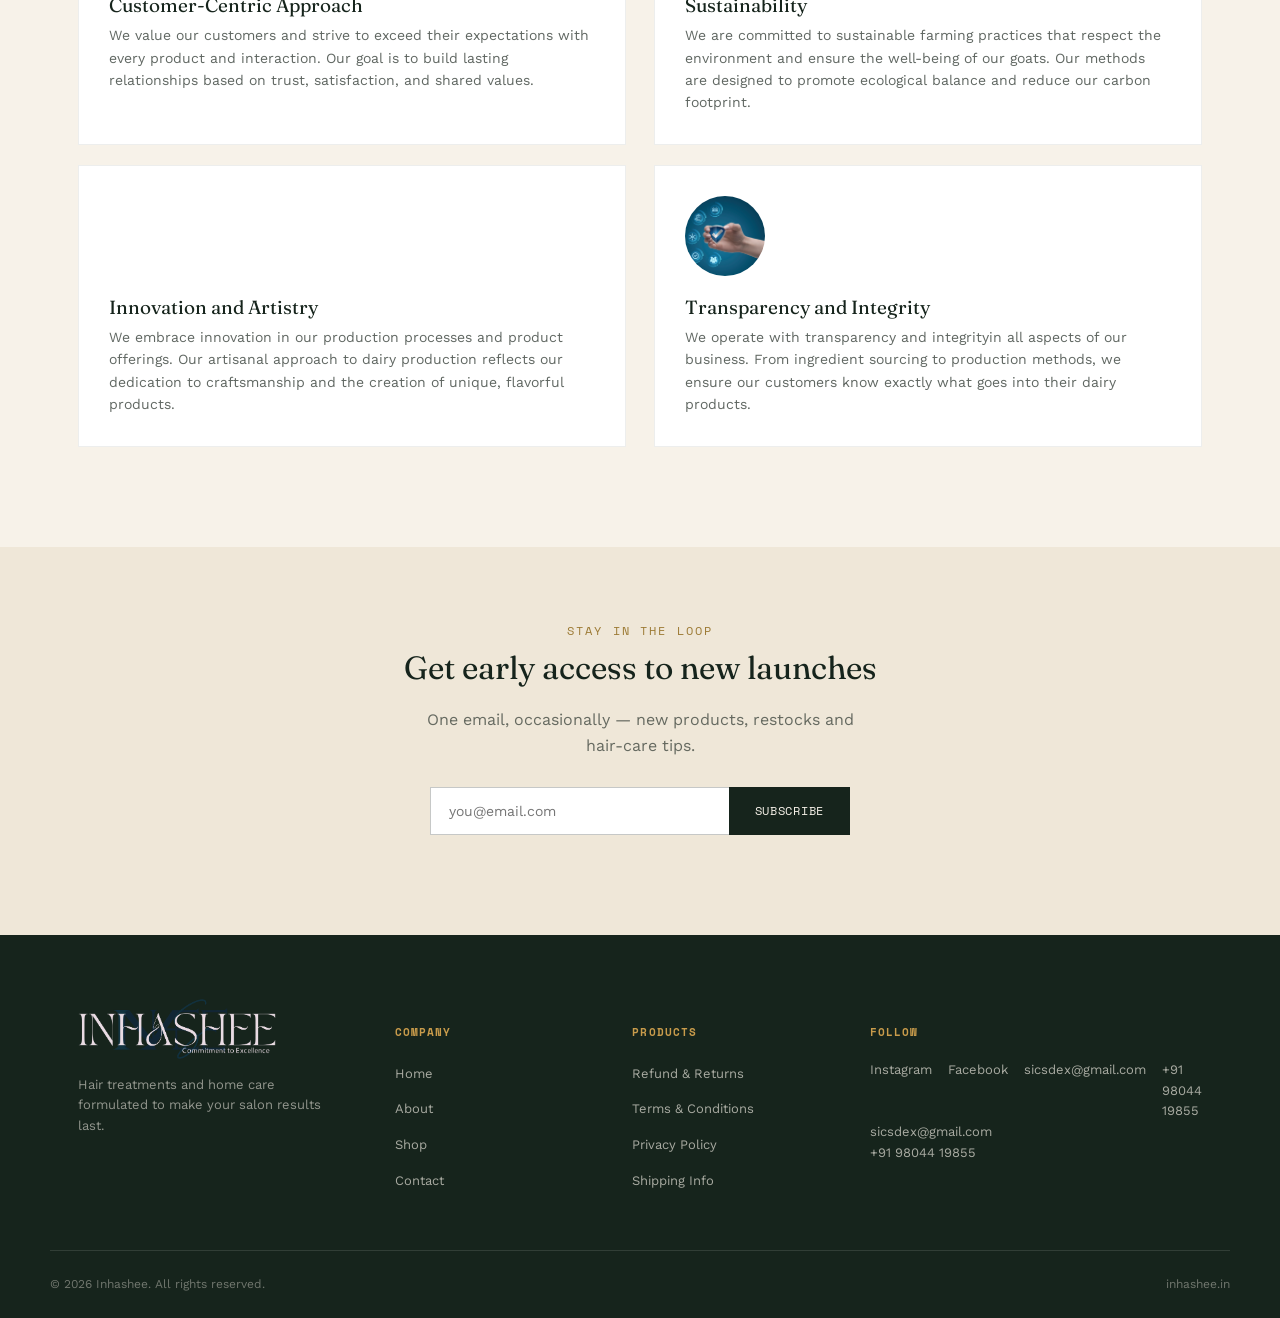
==== commit d5bc077a: "changes" ====
--- a/about.html
+++ b/about.html
@@ -28,7 +28,7 @@
     <section class="section">
       <div class="container split">
         <div class="split-media">
-          <img src="assets/images/product-about-us.jpeg" alt="Inhashee Image" />
+          <img src="assets/images/banner0110.png" alt="Inhashee Image" />
         </div>
         <div>
           <span class="eyebrow on-light">Our Story</span>
@@ -48,6 +48,9 @@
             it. Our commitment to quality ensures that each product meets
             rigorous standards, providing our customers with effective solutions
             for their hair care needs.
+          </p>
+          <p>
+            Our mission is to bring the essence of Brazilian hair care to a global audience, combining traditional practices with modern innovation. We believe in empowering our customers to embrace their natural beauty through our carefully curated selection of hair products, all while promoting sustainability and ethical sourcing in every aspect of our business.
           </p>
 
           <!-- <p>
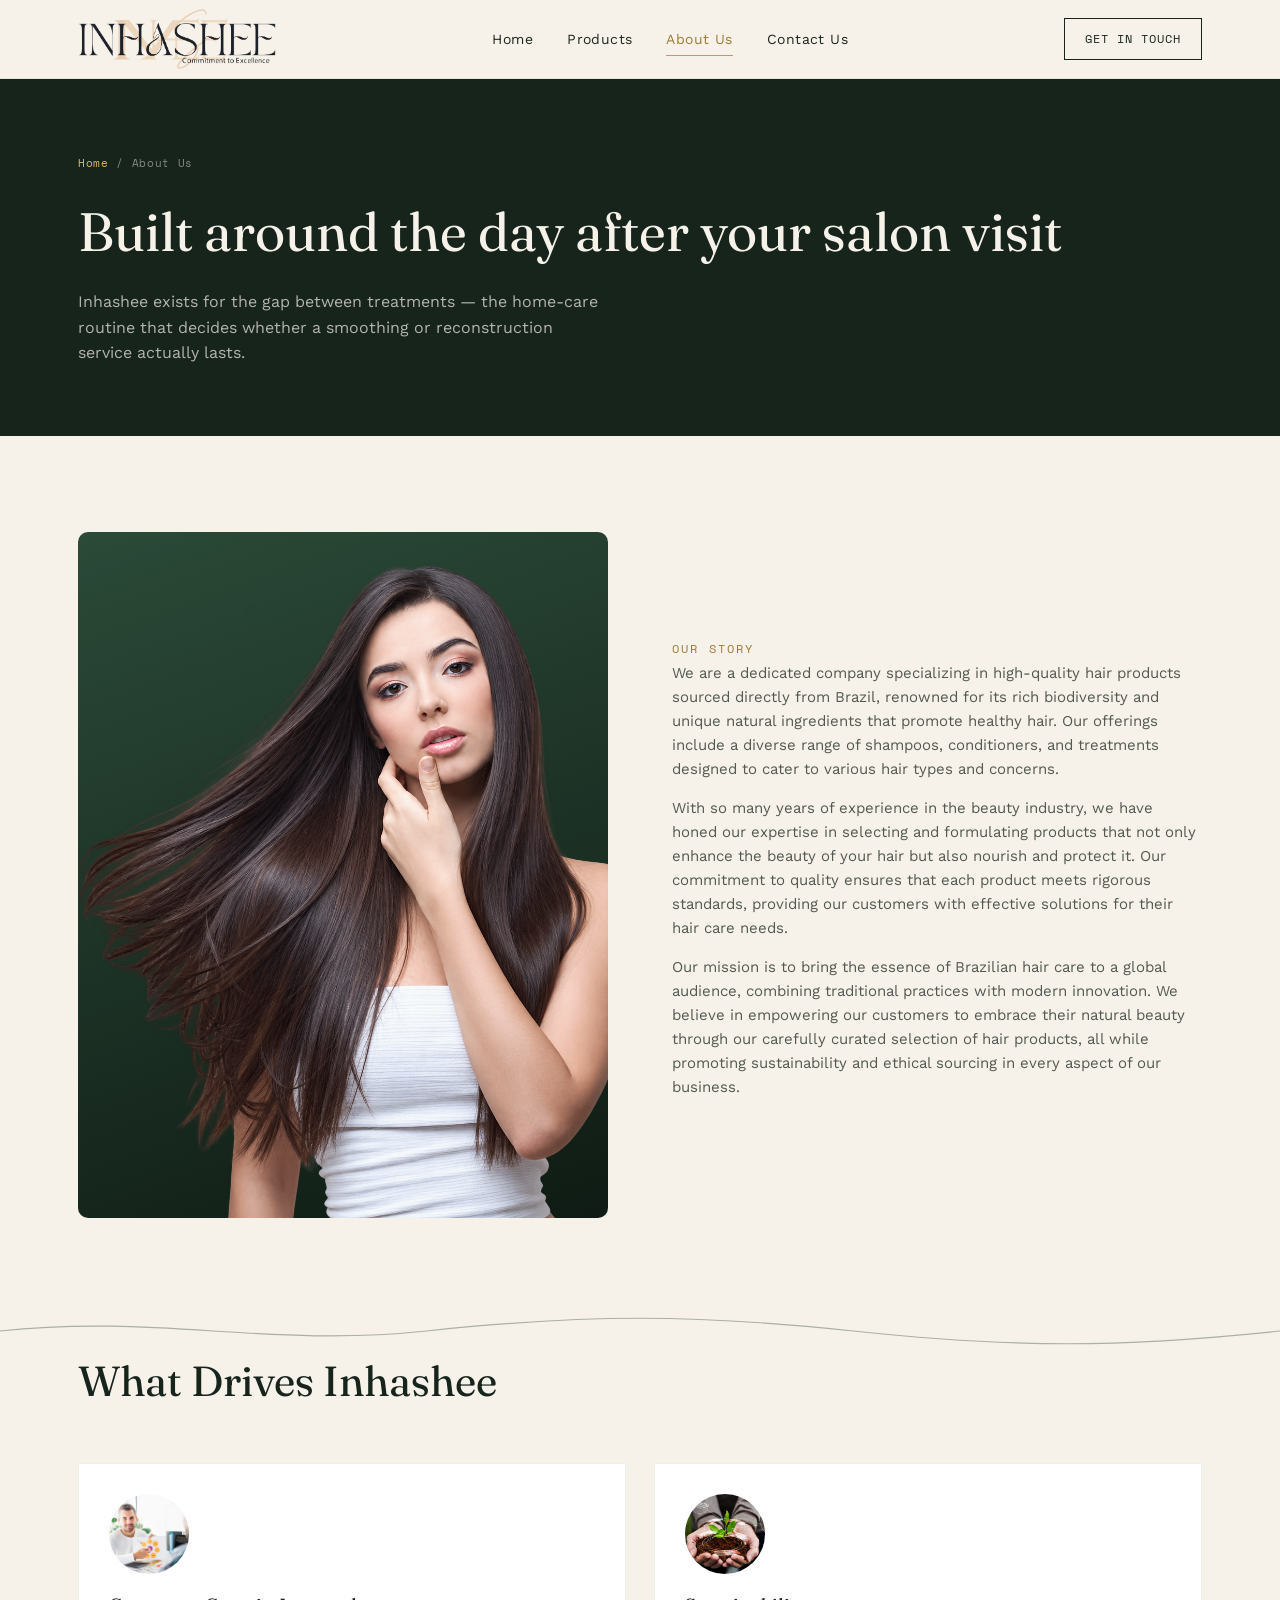
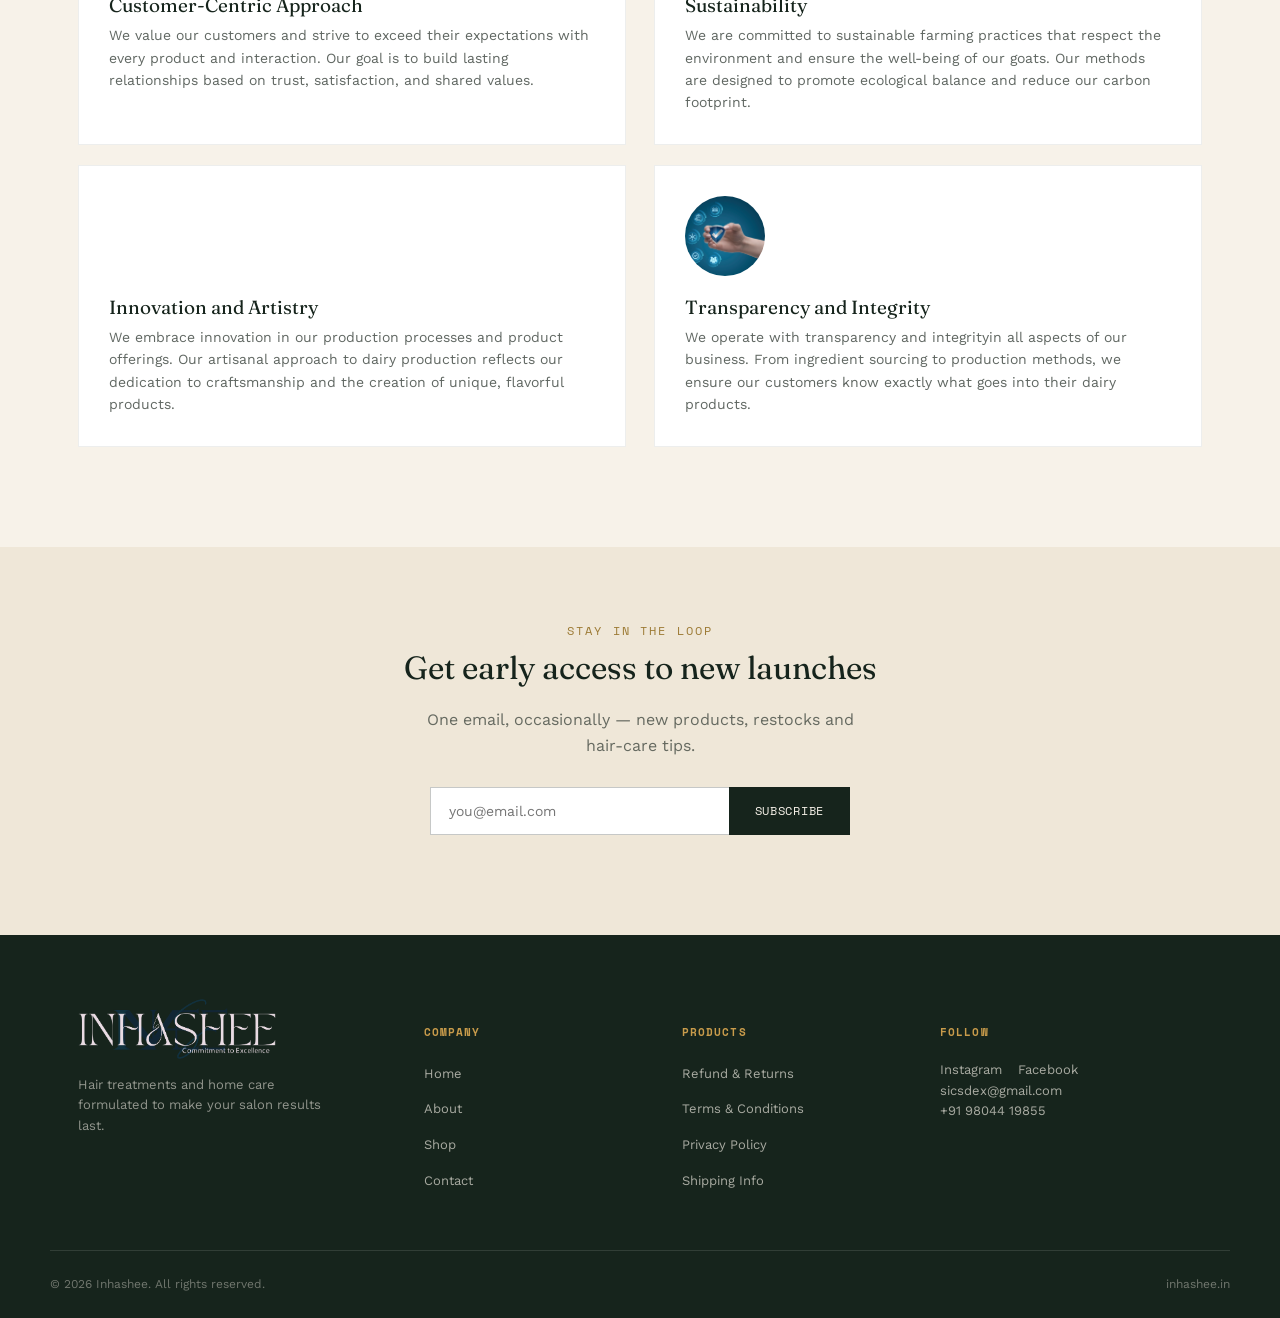
==== commit 8dcc7c9b: "changes" ====
--- a/about.html
+++ b/about.html
@@ -190,7 +190,7 @@
 
     <div id="footer"></div>
 
-    <script src="assets/js/inc.js?v=asdasdsadv23"></script>
+    <script src="assets/js/inc.js?v=asdasdsadv2323432"></script>
     <script src="assets/js/main.js"></script>
   </body>
 </html>
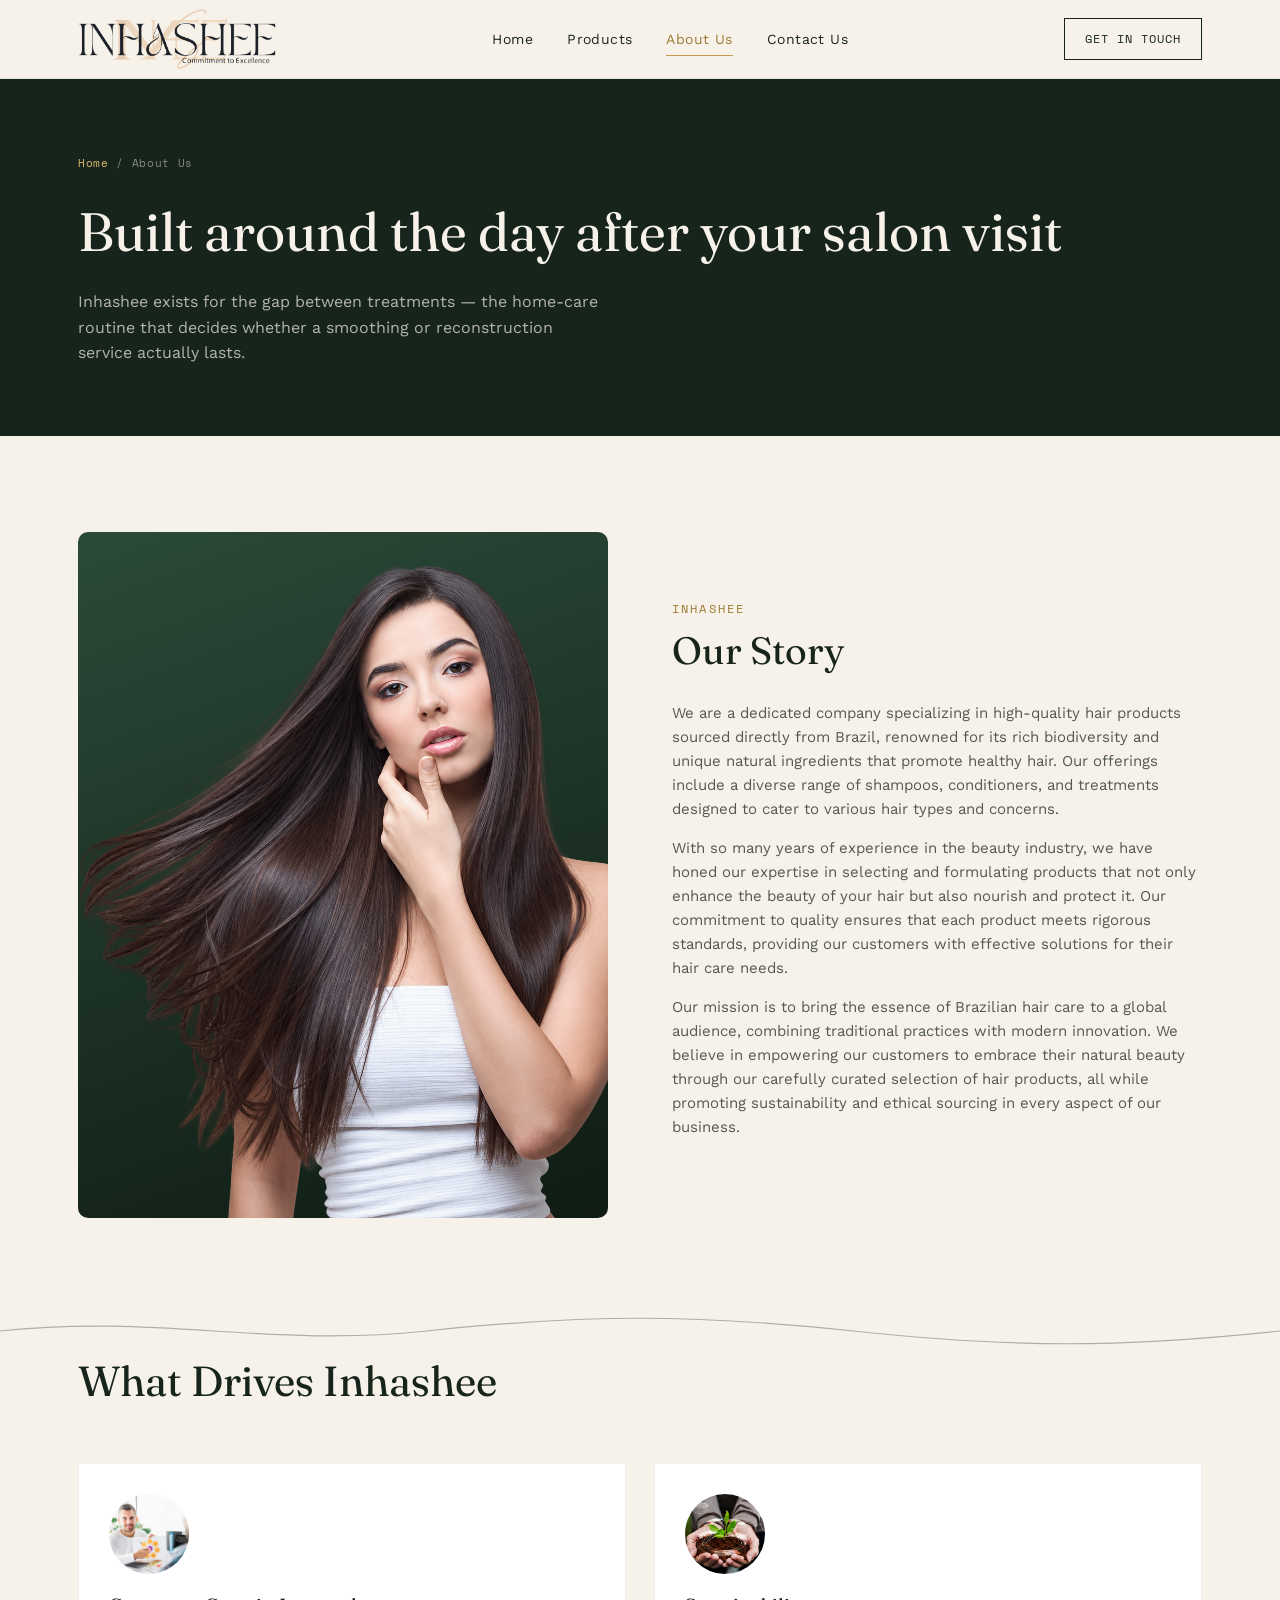
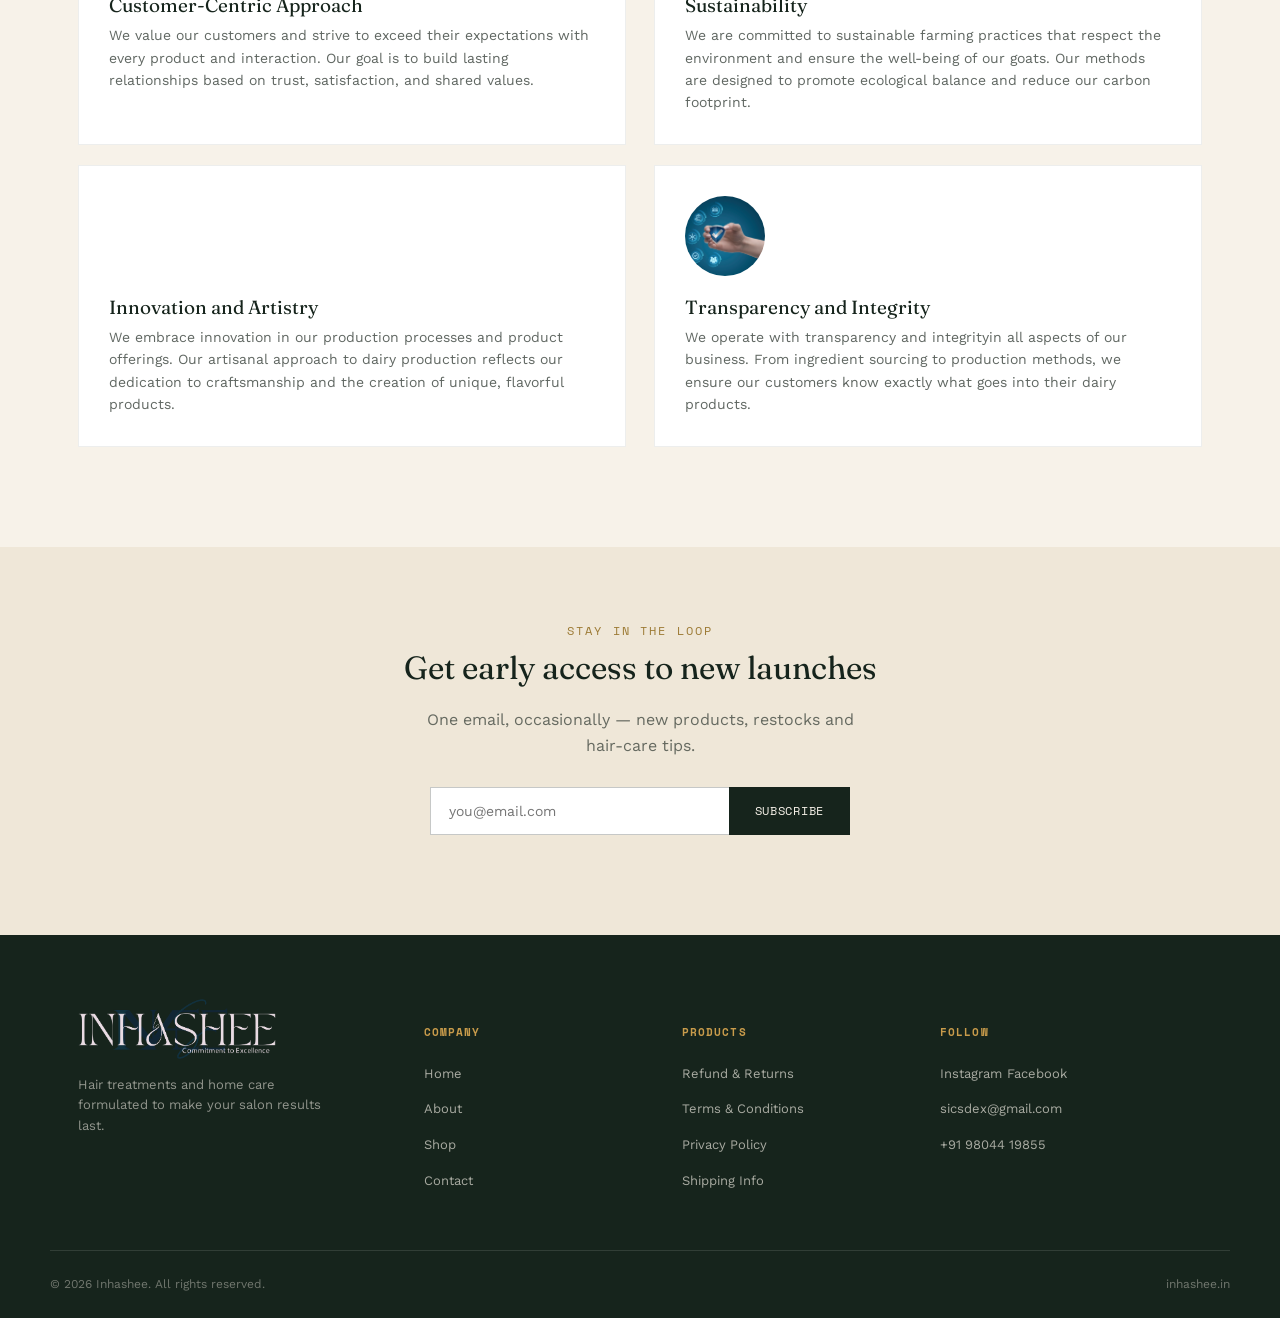
==== commit 26348ab7: "changes" ====
--- a/about.html
+++ b/about.html
@@ -31,8 +31,8 @@
           <img src="assets/images/banner0110.png" alt="Inhashee Image" />
         </div>
         <div>
-          <span class="eyebrow on-light">Our Story</span>
-          <!-- <h2>Why we started Inhashee</h2> -->
+          <span class="eyebrow on-light">Inhashee</span>
+          <h2>Our Story</h2>
           <p>
             We are a dedicated company specializing in high-quality hair
             products sourced directly from Brazil, renowned for its rich
@@ -190,7 +190,7 @@
 
     <div id="footer"></div>
 
-    <script src="assets/js/inc.js?v=asdasdsadv2323432"></script>
+    <script src="assets/js/inc.js?v=asdasdsadv23"></script>
     <script src="assets/js/main.js"></script>
   </body>
 </html>
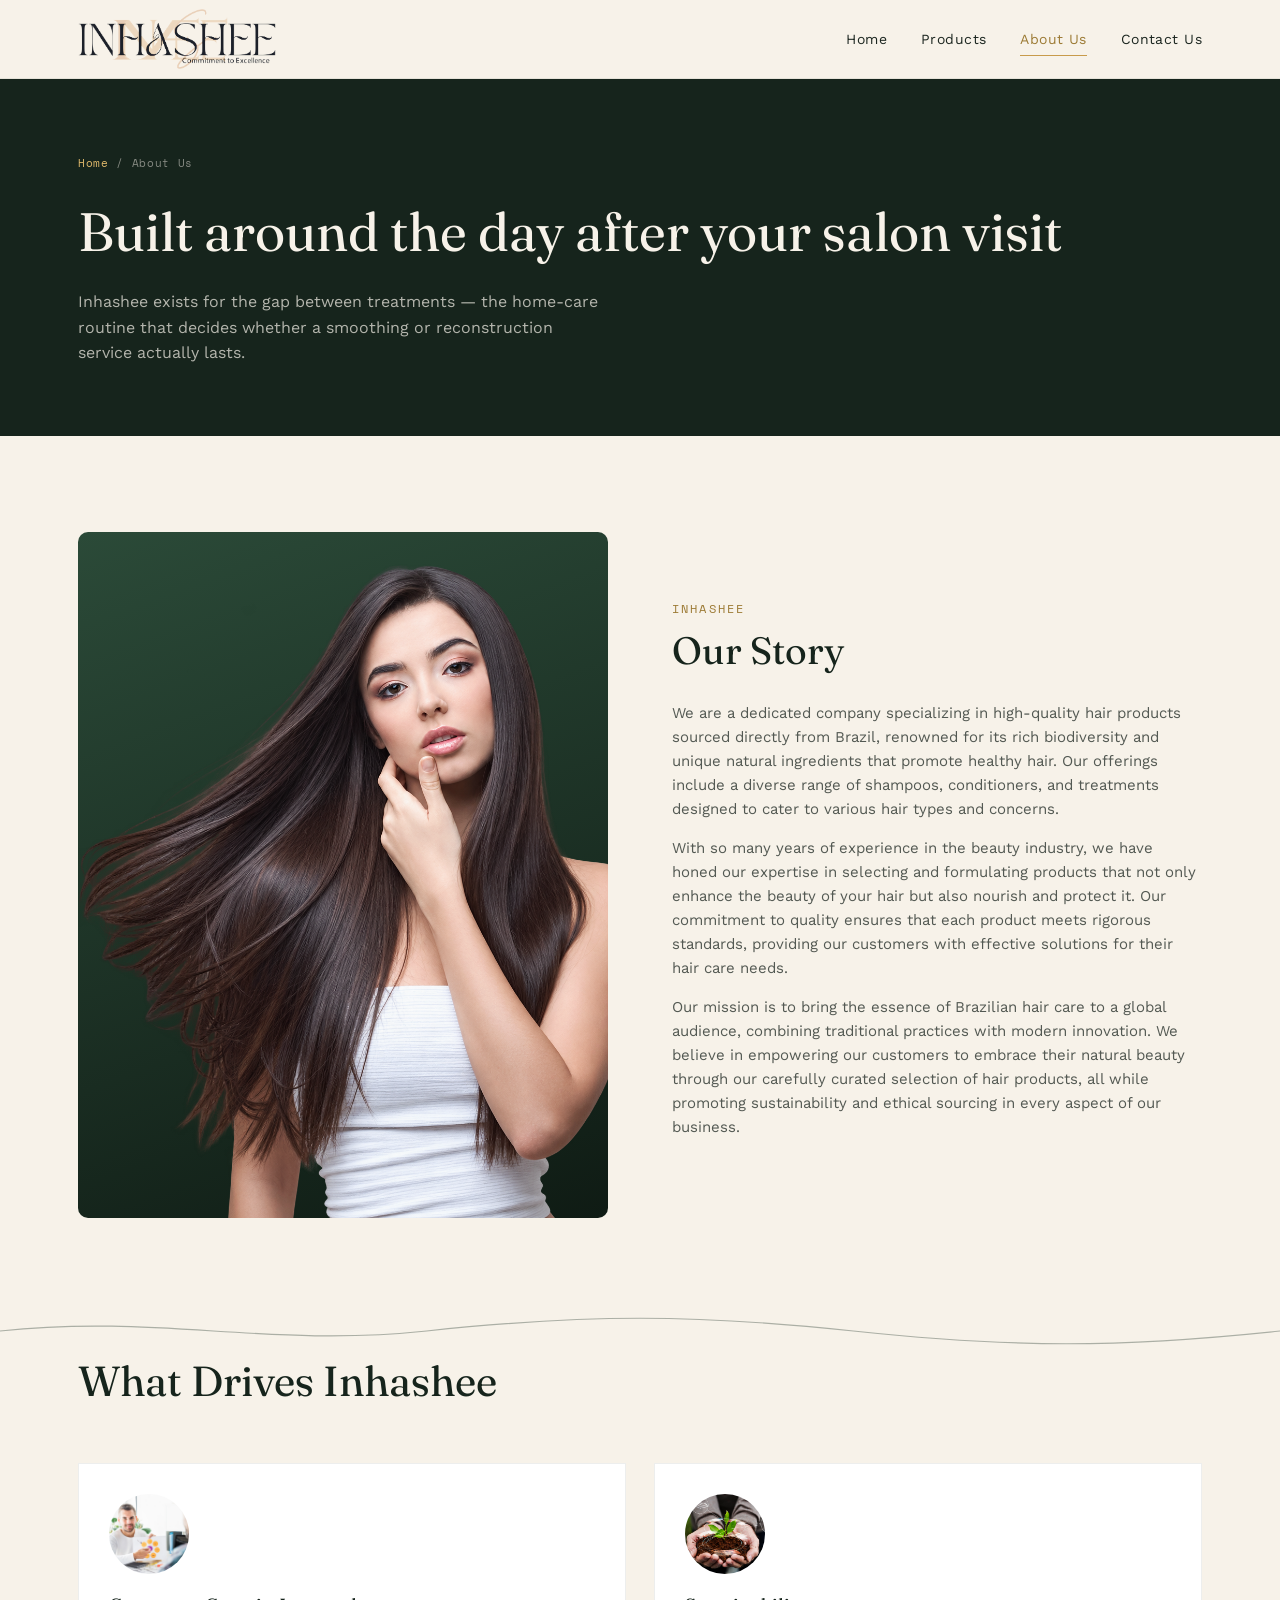
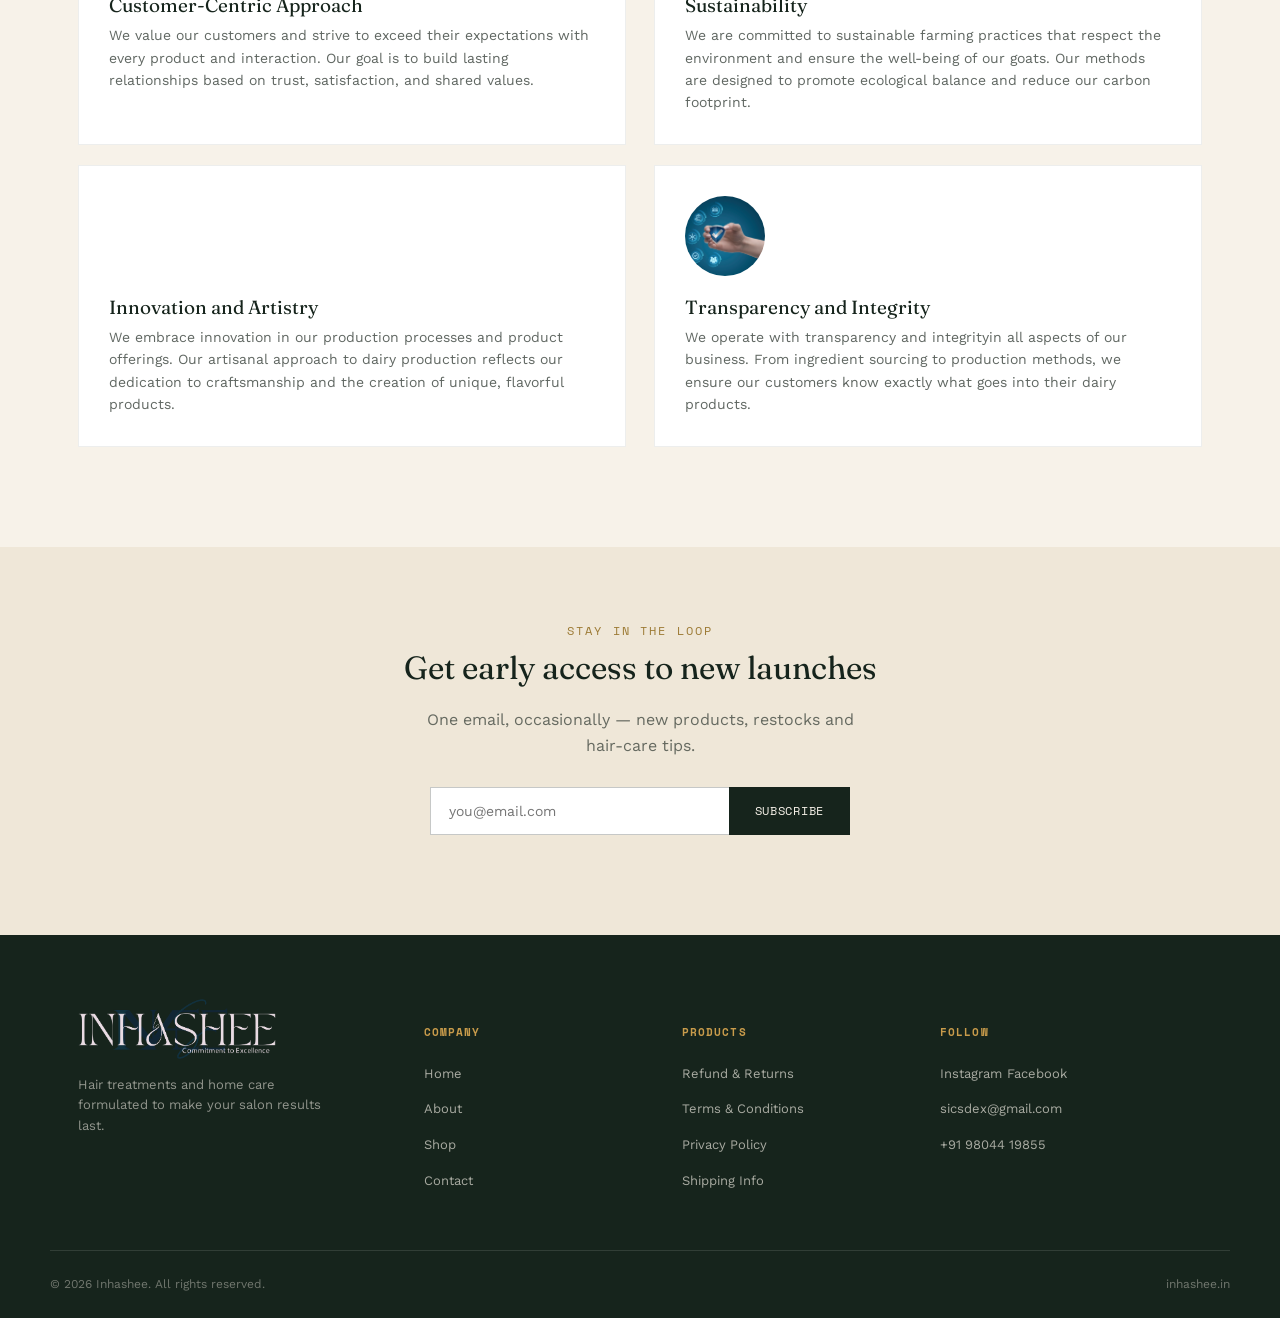
==== commit 583866ea: "changes" ====
--- a/about.html
+++ b/about.html
@@ -6,8 +6,27 @@
     <title>About Us — Inhashee</title>
     <meta
       name="description"
-      content="The story behind Inhashee — why we build hair treatments and home care that work together."
+      content="Inhashee blends treatment-grade actives with everyday home care to help extend salon results. Discover hair care made for treated hair, including color, keratin and smoothing treatments."
     />
+
+    <meta name="robots" content="index, follow" />
+    <meta property="og:type" content="website" />
+    <meta property="og:title" content="Inhashee — Salon-Grade Hair Care" />
+    <meta
+      property="og:description"
+      content="Treatment-grade actives with everyday home care. Hair care made to extend the life of your salon treatment."
+    />
+    <meta property="og:url" content="https://inhashee.in/" />
+    <meta property="og:site_name" content="Inhashee" />
+
+    <meta name="twitter:card" content="summary_large_image" />
+    <meta name="twitter:title" content="Inhashee — Salon-Grade Hair Care" />
+    <meta
+      name="twitter:description"
+      content="Treatment-grade actives with everyday home care, made for treated hair."
+    />
+
+    <link rel="canonical" href="https://inhashee.in/" />
     <link rel="stylesheet" href="assets/css/style.css" />
   </head>
   <body>
@@ -50,7 +69,12 @@
             for their hair care needs.
           </p>
           <p>
-            Our mission is to bring the essence of Brazilian hair care to a global audience, combining traditional practices with modern innovation. We believe in empowering our customers to embrace their natural beauty through our carefully curated selection of hair products, all while promoting sustainability and ethical sourcing in every aspect of our business.
+            Our mission is to bring the essence of Brazilian hair care to a
+            global audience, combining traditional practices with modern
+            innovation. We believe in empowering our customers to embrace their
+            natural beauty through our carefully curated selection of hair
+            products, all while promoting sustainability and ethical sourcing in
+            every aspect of our business.
           </p>
 
           <!-- <p>
--- a/assets/css/style.css
+++ b/assets/css/style.css
@@ -7,588 +7,1289 @@
    runs through hero, dividers, nav underline and footer.
    ========================================================= */
 
-@import url('https://fonts.googleapis.com/css2?family=Fraunces:ital,opsz,wght@0,9..144,300;0,9..144,400;0,9..144,600;1,9..144,400;1,9..144,500&family=Work+Sans:wght@300;400;500;600&family=Space+Mono:wght@400;700&display=swap');
-
-:root{
-  --pine:        #16241C;
-  --pine-soft:   #1E3327;
-  --ivory:       #F7F2E9;
-  --ivory-dim:   #EFE7D8;
-  --gold:        #C89B4B;
-  --gold-bright: #E0B96B;
-  --blush:       #E7C7B8;
-  --sage:        #93A88C;
-  --ink:         #1C2620;
-
-  --font-display: 'Fraunces', Georgia, serif;
-  --font-body:    'Work Sans', -apple-system, sans-serif;
-  --font-mono:    'Space Mono', monospace;
+@import url("https://fonts.googleapis.com/css2?family=Fraunces:ital,opsz,wght@0,9..144,300;0,9..144,400;0,9..144,600;1,9..144,400;1,9..144,500&family=Work+Sans:wght@300;400;500;600&family=Space+Mono:wght@400;700&display=swap");
+
+:root {
+  --pine: #16241c;
+  --pine-soft: #1e3327;
+  --ivory: #f7f2e9;
+  --ivory-dim: #efe7d8;
+  --gold: #c89b4b;
+  --gold-bright: #e0b96b;
+  --blush: #e7c7b8;
+  --sage: #93a88c;
+  --ink: #1c2620;
+
+  --font-display: "Fraunces", Georgia, serif;
+  --font-body: "Work Sans", -apple-system, sans-serif;
+  --font-mono: "Space Mono", monospace;
 
   --container: 1180px;
   --radius: 2px;
 
-  --ease: cubic-bezier(.4,0,.2,1);
-}
-
-*,*::before,*::after{ box-sizing:border-box; }
-html{ scroll-behavior:smooth; }
-body{
-  margin:0;
-  background:var(--ivory);
-  color:var(--ink);
-  font-family:var(--font-body);
-  font-weight:400;
-  line-height:1.6;
-  -webkit-font-smoothing:antialiased;
-}
-img{ max-width:100%; display:block; }
-a{ color:inherit; text-decoration:none; }
-ul{ list-style:none; margin:0; padding:0; }
-h1,h2,h3,h4{ font-family:var(--font-display); font-weight:400; margin:0; color:var(--pine); }
-p{ margin:0 0 1em; }
-button{ font-family:inherit; cursor:pointer; }
-input,textarea,select{ font-family:inherit; }
-
-.container{ max-width:var(--container); margin:0 auto; padding:0 28px; }
-
-:focus-visible{ outline:2px solid var(--gold); outline-offset:3px; }
+  --ease: cubic-bezier(0.4, 0, 0.2, 1);
+}
+
+*,
+*::before,
+*::after {
+  box-sizing: border-box;
+}
+html {
+  scroll-behavior: smooth;
+}
+body {
+  margin: 0;
+  background: var(--ivory);
+  color: var(--ink);
+  font-family: var(--font-body);
+  font-weight: 400;
+  line-height: 1.6;
+  -webkit-font-smoothing: antialiased;
+}
+img {
+  max-width: 100%;
+  display: block;
+}
+a {
+  color: inherit;
+  text-decoration: none;
+}
+ul {
+  list-style: none;
+  margin: 0;
+  padding: 0;
+}
+h1,
+h2,
+h3,
+h4 {
+  font-family: var(--font-display);
+  font-weight: 400;
+  margin: 0;
+  color: var(--pine);
+}
+p {
+  margin: 0 0 1em;
+}
+button {
+  font-family: inherit;
+  cursor: pointer;
+}
+input,
+textarea,
+select {
+  font-family: inherit;
+}
+
+.container {
+  max-width: var(--container);
+  margin: 0 auto;
+  padding: 0 28px;
+}
+
+:focus-visible {
+  outline: 2px solid var(--gold);
+  outline-offset: 3px;
+}
 
 /* reduced motion */
-@media (prefers-reduced-motion: reduce){
-  *{ animation-duration:0.01ms !important; animation-iteration-count:1 !important; transition-duration:0.01ms !important; scroll-behavior:auto !important; }
+@media (prefers-reduced-motion: reduce) {
+  * {
+    animation-duration: 0.01ms !important;
+    animation-iteration-count: 1 !important;
+    transition-duration: 0.01ms !important;
+    scroll-behavior: auto !important;
+  }
 }
 
 /* -------------------- eyebrow / labels -------------------- */
-.eyebrow{
-  font-family:var(--font-mono);
-  font-size:12px;
-  letter-spacing:.18em;
-  text-transform:uppercase;
-  color:var(--gold);
-}
-.eyebrow.on-light{ color:#9c7a34; }
+.eyebrow {
+  font-family: var(--font-mono);
+  font-size: 12px;
+  letter-spacing: 0.18em;
+  text-transform: uppercase;
+  color: var(--gold);
+}
+.eyebrow.on-light {
+  color: #9c7a34;
+}
 
 /* -------------------- the strand (signature motif) -------------------- */
-.strand{
-  width:100%;
-  height:34px;
-  display:block;
-}
-.strand path{
-  fill:none;
-  stroke:var(--gold);
-  stroke-width:1.4;
-  stroke-linecap:round;
-  stroke-dasharray:1400;
-  stroke-dashoffset:1400;
-  animation:draw 2.6s var(--ease) forwards;
-}
-@keyframes draw{ to{ stroke-dashoffset:0; } }
-.strand.dim path{ stroke:var(--pine-soft); opacity:.35; }
+.strand {
+  width: 100%;
+  height: 34px;
+  display: block;
+}
+.strand path {
+  fill: none;
+  stroke: var(--gold);
+  stroke-width: 1.4;
+  stroke-linecap: round;
+  stroke-dasharray: 1400;
+  stroke-dashoffset: 1400;
+  animation: draw 2.6s var(--ease) forwards;
+}
+@keyframes draw {
+  to {
+    stroke-dashoffset: 0;
+  }
+}
+.strand.dim path {
+  stroke: var(--pine-soft);
+  opacity: 0.35;
+}
 
 /* -------------------- header -------------------- */
-.site-header{
-  position:sticky; top:0; z-index:100;
-  background:rgba(247,242,233,.92);
-  backdrop-filter:blur(10px);
-  border-bottom:1px solid rgba(28,38,32,.08);
-}
-.header-row{
-  display:flex; align-items:center; justify-content:space-between;
-  height:78px;
-}
-.logo{
-  font-family:var(--font-display);
-  font-size:26px;
-  letter-spacing:.02em;
-  color:var(--pine);
-  display:flex; align-items:baseline; gap:2px;
+.site-header {
+  position: sticky;
+  top: 0;
+  z-index: 100;
+  background: rgba(247, 242, 233, 0.92);
+  backdrop-filter: blur(10px);
+  border-bottom: 1px solid rgba(28, 38, 32, 0.08);
+}
+.header-row {
+  display: flex;
+  align-items: center;
+  justify-content: space-between;
+  height: 78px;
+}
+.logo {
+  font-family: var(--font-display);
+  font-size: 26px;
+  letter-spacing: 0.02em;
+  color: var(--pine);
+  display: flex;
+  align-items: baseline;
+  gap: 2px;
   mix-blend-mode: difference;
 }
-.logo em{ font-style:italic; color:var(--gold); font-weight:500; }
-
-.main-nav{ display:flex; align-items:center; gap:34px; }
-.main-nav a{
-  font-size:14px;
-  letter-spacing:.03em;
-  color:var(--ink);
-  position:relative;
-  padding:6px 0;
-  transition:color .2s var(--ease);
-}
-.main-nav a::after{
-  content:'';
-  position:absolute; left:0; right:100%; bottom:0;
-  height:1.5px; background:var(--gold);
-  transition:right .28s var(--ease);
+.logo em {
+  font-style: italic;
+  color: var(--gold);
+  font-weight: 500;
+}
+
+.main-nav {
+  display: flex;
+  align-items: center;
+  gap: 34px;
+}
+.main-nav a {
+  font-size: 14px;
+  letter-spacing: 0.03em;
+  color: var(--ink);
+  position: relative;
+  padding: 6px 0;
+  transition: color 0.2s var(--ease);
+}
+.main-nav a::after {
+  content: "";
+  position: absolute;
+  left: 0;
+  right: 100%;
+  bottom: 0;
+  height: 1.5px;
+  background: var(--gold);
+  transition: right 0.28s var(--ease);
 }
 .main-nav a:hover::after,
-.main-nav a.active::after{ right:0; }
-.main-nav a.active{ color:#9c7a34; }
-
-.header-cta{
-  font-family:var(--font-mono);
-  font-size:12px;
-  letter-spacing:.08em;
-  text-transform:uppercase;
-  border:1px solid var(--pine);
-  padding:10px 20px;
-  color:var(--pine);
-  transition:background .25s var(--ease), color .25s var(--ease);
-}
-.header-cta:hover{ background:var(--pine); color:var(--ivory); }
-
-.nav-toggle{
-  display:none;
-  flex-direction:column;
-  gap:5px;
-  background:none;
-  border:none;
-  padding:6px;
-}
-.nav-toggle span{ width:22px; height:1.5px; background:var(--pine); display:block; }
+.main-nav a.active::after {
+  right: 0;
+}
+.main-nav a.active {
+  color: #9c7a34;
+}
+
+.header-cta {
+  font-family: var(--font-mono);
+  font-size: 12px;
+  letter-spacing: 0.08em;
+  text-transform: uppercase;
+  border: 1px solid var(--pine);
+  padding: 10px 20px;
+  color: var(--pine);
+  transition:
+    background 0.25s var(--ease),
+    color 0.25s var(--ease);
+}
+.header-cta:hover {
+  background: var(--pine);
+  color: var(--ivory);
+}
+
+.nav-toggle {
+  display: none;
+  flex-direction: column;
+  gap: 5px;
+  background: none;
+  border: none;
+  padding: 6px;
+}
+.nav-toggle span {
+  width: 22px;
+  height: 1.5px;
+  background: var(--pine);
+  display: block;
+}
 
 /* -------------------- hero -------------------- */
-.hero{
-  background:var(--pine);
-  color:var(--ivory);
-  position:relative;
-  overflow:hidden;
-}
-.hero-grid{
-  display:grid;
-  grid-template-columns:0.95fr 0.98fr;
-  min-height:540px;
-  align-items:stretch;
-}
-.hero-copy{
-  display:flex; flex-direction:column; justify-content:center;
-  padding:60px 60px 60px 0;
-  position:relative; z-index:2;
-}
-.hero-copy .eyebrow{ margin-bottom:18px; }
-.hero-copy h1{
-  color:var(--ivory);
-  font-size:clamp(40px,5.4vw,68px);
-  line-height:1.04;
-  font-weight:400;
-  max-width:11ch;
-}
-.hero-copy h1 em{ font-style:italic; color:var(--gold-bright); font-weight:400; }
-.hero-copy p.lede{
-  margin-top:22px;
-  max-width:44ch;
-  color:rgba(247,242,233,.78);
-  font-size:16px;
-}
-.hero-actions{ display:flex; gap:16px; margin-top:34px; flex-wrap:wrap; }
-
-.btn{
-  display:inline-flex; align-items:center; gap:10px;
-  font-family:var(--font-mono);
-  font-size:12px; letter-spacing:.08em; text-transform:uppercase;
-  padding:15px 26px;
-  border:1px solid transparent;
-  transition:transform .22s var(--ease), background .22s var(--ease), color .22s var(--ease), border-color .22s var(--ease);
-}
-.btn-solid{ background:var(--gold); color:var(--pine); }
-.btn-solid:hover{ background:var(--gold-bright); transform:translateY(-2px); }
-.btn-outline{ border-color:rgba(247,242,233,.5); color:var(--ivory); }
-.btn-outline:hover{ border-color:var(--ivory); transform:translateY(-2px); }
-.btn-dark{ background:var(--pine); color:var(--ivory); }
-.btn-dark:hover{ background:var(--pine-soft); transform:translateY(-2px); }
-
-.hero-visual{
+.hero {
+  background: var(--pine);
+  color: var(--ivory);
+  position: relative;
+  overflow: hidden;
+}
+.hero-grid {
+  display: grid;
+  grid-template-columns: 0.95fr 0.98fr;
+  min-height: 540px;
+  align-items: stretch;
+}
+.hero-copy {
+  display: flex;
+  flex-direction: column;
+  justify-content: center;
+  padding: 60px 60px 60px 0;
+  position: relative;
+  z-index: 2;
+}
+.hero-copy .eyebrow {
+  margin-bottom: 18px;
+}
+.hero-copy h1 {
+  color: var(--ivory);
+  font-size: clamp(40px, 5.4vw, 68px);
+  line-height: 1.04;
+  font-weight: 400;
+  max-width: 11ch;
+}
+.hero-copy h1 em {
+  font-style: italic;
+  color: var(--gold-bright);
+  font-weight: 400;
+}
+.hero-copy p.lede {
+  margin-top: 22px;
+  max-width: 44ch;
+  color: rgba(247, 242, 233, 0.78);
+  font-size: 16px;
+}
+.hero-actions {
+  display: flex;
+  gap: 16px;
+  margin-top: 34px;
+  flex-wrap: wrap;
+}
+
+.btn {
+  display: inline-flex;
+  align-items: center;
+  gap: 10px;
+  font-family: var(--font-mono);
+  font-size: 12px;
+  letter-spacing: 0.08em;
+  text-transform: uppercase;
+  padding: 15px 26px;
+  border: 1px solid transparent;
+  transition:
+    transform 0.22s var(--ease),
+    background 0.22s var(--ease),
+    color 0.22s var(--ease),
+    border-color 0.22s var(--ease);
+}
+.btn-solid {
+  background: var(--gold);
+  color: var(--pine);
+}
+.btn-solid:hover {
+  background: var(--gold-bright);
+  transform: translateY(-2px);
+}
+.btn-outline {
+  border-color: rgba(247, 242, 233, 0.5);
+  color: var(--ivory);
+}
+.btn-outline:hover {
+  border-color: var(--ivory);
+  transform: translateY(-2px);
+}
+.btn-dark {
+  background: var(--pine);
+  color: var(--ivory);
+}
+.btn-dark:hover {
+  background: var(--pine-soft);
+  transform: translateY(-2px);
+}
+
+.hero-visual {
   padding: 0 30px 0px 0;
-  position:relative;
+  position: relative;
   /* background:
     radial-gradient(circle at 30% 20%, rgba(200,155,75,.35), transparent 55%),
     linear-gradient(155deg, var(--pine-soft) 0%, var(--pine) 70%); */
-  display:flex; align-items:center; justify-content:center;
-  overflow:hidden;
-}
-.hero-visual-img{
-  width:100%; height:100%;
-  object-fit:contain;
-  object-position:center 40%;
-}
-.strand-hero{
-  width:70%;
-}
-.strand-hero path{ stroke:var(--gold-bright); }
+  display: flex;
+  align-items: center;
+  justify-content: center;
+  overflow: hidden;
+}
+.hero-visual-img {
+  width: 100%;
+  height: 100%;
+  object-fit: contain;
+  object-position: center 40%;
+}
+.strand-hero {
+  width: 70%;
+}
+.strand-hero path {
+  stroke: var(--gold-bright);
+}
 
 /* -------------------- category split -------------------- */
 .category-split {
-    background:linear-gradient(160deg,#2B4A38,#16241C);
+  background: linear-gradient(160deg, #2b4a38, #16241c);
+  align-content: center !important;
+  display: block;
+  justify-items: center;
+  /* width: 100%; */
+}
+.category-card {
+  width: 100%;
+  position: relative;
+  min-height: 273px;
+  display: flex;
+  align-items: center;
+  justify-content: center;
+  /* padding: 0px 0px 63px 66px; */
+  overflow: hidden;
+}
+/* .category-card.treat{ background:linear-gradient(160deg,#2B4A38,#16241C); } */
+.category-card.home {
+  background: linear-gradient(160deg, #e2cbaf, #d8b98f);
+}
+.category-card.home .cat-inner h3,
+.category-card.home .cat-inner .eyebrow {
+  color: var(--pine);
+}
+.category-card.home .cat-inner p {
+  color: rgba(28, 38, 32, 0.7);
+}
+.cat-inner {
+  position: relative;
+  z-index: 2; /* display: block; */ /* max-width:340px; */
+  text-align: center;
+}
+.cat-inner h3 {
+  color: var(--ivory);
+  font-size: 32px;
+  margin: 10px 0 12px;
+}
+.cat-inner p {
+  /* width: 50%; */
+  color: rgba(247, 242, 233, 0.75);
+  font-size: 14px;
+  margin-bottom: 18px; /* display: block; */ /* align-self: center; */ /* justify-content: center !important; */ /* align-items: center; */ /* align-content: center; */
+}
+
+/* -------------------- section shell -------------------- */
+.section {
+  padding: 96px 0;
+}
+.section.tight {
+  padding: 64px 0;
+}
+.section-head {
+  display: flex;
+  align-items: flex-end;
+  justify-content: space-between;
+  margin-bottom: 48px;
+  gap: 24px;
+  flex-wrap: wrap;
+}
+.section-head h2 {
+  font-size: clamp(28px, 3.4vw, 42px);
+}
+.section-head .eyebrow {
+  margin-bottom: 12px;
+  display: block;
+}
+.view-all {
+  font-family: var(--font-mono);
+  font-size: 12px;
+  letter-spacing: 0.06em;
+  text-transform: uppercase;
+  border-bottom: 1px solid var(--gold);
+  padding-bottom: 3px;
+  color: #9c7a34;
+  white-space: nowrap;
+}
+
+/* -------------------- product grid -------------------- */
+.product-grid {
+  display: grid;
+  grid-template-columns: repeat(4, 1fr);
+  gap: 28px;
+}
+.product-card {
+  background: #fff;
+  border: 1px solid rgba(28, 38, 32, 0.08);
+}
+.product-media {
+  /* aspect-ratio:1/1.1; */
+  background: linear-gradient(150deg, #efe7d8, #e2d6bc);
+  display: flex;
+  align-items: center;
+  justify-content: center;
+  position: relative;
+  overflow: hidden;
+}
+.product-media .ph-label {
+  font-family: var(--font-mono);
+  font-size: 10px;
+  letter-spacing: 0.05em;
+  color: rgba(28, 38, 32, 0.4);
+  text-align: center;
+  padding: 0 16px;
+}
+.product-media svg {
+  width: 38%;
+  opacity: 0.35;
+}
+.product-body {
+  padding: 18px 18px 22px;
+}
+.product-cat {
+  font-family: var(--font-mono);
+  font-size: 10px;
+  letter-spacing: 0.08em;
+  text-transform: uppercase;
+  color: var(--sage);
+}
+.product-name {
+  font-family: var(--font-display);
+  font-size: 19px;
+  margin: 8px 0 8px;
+}
+.product-price {
+  font-size: 14px;
+  color: var(--ink);
+  margin: 0 0 10px 0px;
+}
+.product-price .strike {
+  text-decoration: line-through;
+  color: rgba(28, 38, 32, 0.4);
+  margin-right: 8px;
+  font-size: 13px;
+}
+.product-cta {
+  margin-top: 14px;
+  width: 100%;
+  padding: 11px;
+  background: var(--pine);
+  color: var(--ivory);
+  border: none;
+  font-family: var(--font-mono);
+  font-size: 11px;
+  letter-spacing: 0.08em;
+  text-transform: uppercase;
+  transition: background 0.2s var(--ease);
+  opacity: 0;
+  visibility: hidden;
+  transition: 0.3s ease;
+}
+.product-card:hover .product-cta {
+    opacity: 1;
+    visibility: visible;
+}
+.product-cta:hover {
+  background: var(--pine-soft);
+}
+
+/* filter bar (products page) */
+.filter-bar {
+  display: flex;
+  gap: 10px;
+  flex-wrap: wrap;
+  margin-bottom: 44px;
+}
+.filter-chip {
+  font-family: var(--font-mono);
+  font-size: 12px;
+  letter-spacing: 0.05em;
+  padding: 9px 18px;
+  border: 1px solid rgba(28, 38, 32, 0.2);
+  background: transparent;
+  color: var(--ink);
+  transition: all 0.2s var(--ease);
+}
+.filter-chip.active,
+.filter-chip:hover {
+  background: var(--pine);
+  color: var(--ivory);
+  border-color: var(--pine);
+}
+
+/* -------------------- about teaser / split content -------------------- */
+.split {
+  display: grid;
+  grid-template-columns: 1fr 1fr;
+  gap: 64px;
+  align-items: center;
+}
+.split.reverse {
+  direction: rtl;
+}
+.split.reverse > * {
+  direction: ltr;
+}
+.split-media {
+  border-radius: 10px;
+  /* aspect-ratio:4/5; */
+  background: linear-gradient(160deg, #2b4a38, #0f1b14);
+  position: relative;
+  overflow: hidden;
+  display: flex;
+  align-items: center;
+  justify-content: center;
+}
+.split-media .ph-label {
+  font-family: var(--font-mono);
+  font-size: 11px;
+  color: rgba(247, 242, 233, 0.45);
+}
+.split h2 {
+  font-size: clamp(26px, 3vw, 38px);
+  margin-bottom: 20px;
+}
+.split p {
+  color: rgba(28, 38, 32, 0.75);
+  font-size: 15px;
+}
+
+/* -------------------- stats / values row -------------------- */
+.value-row {
+  display: grid;
+  grid-template-columns: repeat(3, 1fr);
+  gap: 1px;
+  background: rgba(28, 38, 32, 0.1);
+}
+.value-item {
+  background: var(--ivory);
+  padding: 40px 34px;
+}
+.value-item .num {
+  font-family: var(--font-mono);
+  color: var(--gold);
+  font-size: 13px;
+  letter-spacing: 0.06em;
+}
+.value-item h4 {
+  font-size: 20px;
+  margin: 14px 0 10px;
+}
+.value-item p {
+  font-size: 14px;
+  color: rgba(28, 38, 32, 0.7);
+  margin: 0;
+}
+
+/* -------------------- trust strip -------------------- */
+.trust-strip {
+  background: var(--pine);
+  color: var(--ivory);
+}
+.trust-grid {
+  display: grid;
+  grid-template-columns: repeat(3, 1fr);
+  gap: 32px;
+  padding: 52px 0;
+}
+.trust-item {
+  text-align: left;
+}
+.trust-item h5 {
+  font-family: var(--font-display);
+  font-size: 17px;
+  color: var(--ivory);
+  margin: 14px 0 8px;
+  font-weight: 400;
+}
+.trust-item p {
+  font-size: 13px;
+  color: rgba(247, 242, 233, 0.6);
+  margin: 0;
+}
+.trust-icon {
+  width: 30px;
+  height: 30px;
+  stroke: var(--gold);
+  fill: none;
+  stroke-width: 1.4;
+}
+
+/* -------------------- newsletter -------------------- */
+.newsletter {
+  background: var(--ivory-dim);
+  padding: 70px 0;
+  text-align: center;
+}
+.newsletter h3 {
+  font-size: clamp(24px, 3vw, 32px);
+  margin-bottom: 14px;
+}
+.newsletter p {
+  color: rgba(28, 38, 32, 0.65);
+  max-width: 44ch;
+  margin: 0 auto 28px;
+}
+.newsletter-form {
+  display: flex;
+  gap: 0;
+  max-width: 420px;
+  margin: 0 auto;
+}
+.newsletter-form input {
+  flex: 1;
+  padding: 15px 18px;
+  border: 1px solid rgba(28, 38, 32, 0.25);
+  border-right: none;
+  background: #fff;
+  font-size: 14px;
+}
+.newsletter-form button {
+  padding: 15px 26px;
+  background: var(--pine);
+  color: var(--ivory);
+  border: none;
+  font-family: var(--font-mono);
+  font-size: 12px;
+  letter-spacing: 0.06em;
+  text-transform: uppercase;
+}
+.form-note {
+  margin-top: 14px;
+  font-size: 12px;
+  color: var(--sage);
+  min-height: 16px;
+}
+
+/* -------------------- footer -------------------- */
+.site-footer {
+  background: var(--pine);
+  color: rgba(247, 242, 233, 0.7);
+  padding-top: 64px;
+}
+.footer-grid {
+  display: grid;
+  grid-template-columns: 1.4fr 1fr 1fr 1.2fr;
+  gap: 40px;
+  padding-bottom: 48px;
+  border-bottom: 1px solid rgba(247, 242, 233, 0.12);
+}
+.footer-brand .logo {
+  color: var(--ivory);
+  margin-bottom: 16px;
+}
+.footer-brand p {
+  font-size: 13px;
+  max-width: 32ch;
+  color: rgba(247, 242, 233, 0.55);
+}
+.footer-col h6 {
+  font-family: var(--font-mono);
+  font-size: 11px;
+  letter-spacing: 0.1em;
+  text-transform: uppercase;
+  color: var(--gold);
+  margin-bottom: 18px;
+}
+.footer-col ul li {
+  margin-bottom: 10px;
+}
+.footer-col a {
+  font-size: 13px;
+  color: rgba(247, 242, 233, 0.65);
+  transition: color 0.2s;
+}
+.footer-col a:hover {
+  color: var(--ivory);
+}
+.footer-bottom {
+  display: flex;
+  justify-content: space-between;
+  align-items: center;
+  padding: 24px 0;
+  font-size: 12px;
+  color: rgba(247, 242, 233, 0.4);
+  flex-wrap: wrap;
+  gap: 10px;
+}
+.footer-social {
+  display: flex;
+  gap: 16px;
+}
+
+/* -------------------- inner page hero (about/contact/products) -------------------- */
+.page-hero {
+  background: var(--pine);
+  color: var(--ivory);
+  padding: 70px 0 54px;
+}
+.page-hero h1 {
+  color: var(--ivory);
+  font-size: clamp(34px, 4.4vw, 54px);
+  margin-top: 14px;
+}
+.page-hero p {
+  color: rgba(247, 242, 233, 0.7);
+  max-width: 52ch;
+  margin-top: 14px;
+}
+.breadcrumb {
+  font-family: var(--font-mono);
+  font-size: 11px;
+  letter-spacing: 0.06em;
+  color: rgba(247, 242, 233, 0.5);
+}
+.breadcrumb a {
+  color: var(--gold-bright);
+}
+
+/* -------------------- about page specifics -------------------- */
+.founder-row {
+  display: grid;
+  grid-template-columns: repeat(2, 1fr);
+  gap: 28px;
+  margin-top: 20px;
+}
+.founder-card {
+  background: #fff;
+  border: 1px solid rgba(28, 38, 32, 0.08);
+  padding: 30px;
+}
+.founder-card .ph-face {
+  width: 80px;
+  height: 80px;
+  border-radius: 73%;
+  /* background: linear-gradient(160deg,var(--sage),var(--pine)); */
+  background-repeat: no-repeat;
+  background-position: center;
+  background-size: cover;
+  margin-bottom: 16px;
+}
+.founder-card h4 {
+  font-size: 19px;
+  margin-bottom: 4px;
+}
+.founder-card .role {
+  font-family: var(--font-mono);
+  font-size: 11px;
+  letter-spacing: 0.05em;
+  color: var(--gold);
+  text-transform: uppercase;
+  margin-bottom: 12px;
+  display: block;
+}
+.founder-card p {
+  font-size: 14px;
+  color: rgba(28, 38, 32, 0.7);
+  margin: 0;
+}
+
+.timeline {
+  margin-top: 20px;
+}
+.timeline-item {
+  display: grid;
+  grid-template-columns: 110px 1fr;
+  gap: 24px;
+  padding: 26px 0;
+  border-top: 1px solid rgba(28, 38, 32, 0.1);
+}
+.timeline-item:last-child {
+  border-bottom: 1px solid rgba(28, 38, 32, 0.1);
+}
+.timeline-item .year {
+  font-family: var(--font-mono);
+  color: var(--gold);
+  font-size: 13px;
+  letter-spacing: 0.05em;
+}
+.timeline-item h4 {
+  font-size: 18px;
+  margin-bottom: 6px;
+}
+.timeline-item p {
+  font-size: 14px;
+  color: rgba(28, 38, 32, 0.7);
+  margin: 0;
+  max-width: 60ch;
+}
+
+/* -------------------- contact page -------------------- */
+.contact-grid {
+  display: grid;
+  grid-template-columns: 0.9fr 1.1fr;
+  gap: 60px;
+}
+.contact-info-card {
+  background: #fff;
+  border: 1px solid rgba(28, 38, 32, 0.08);
+  padding: 34px;
+  margin-bottom: 20px;
+}
+.contact-info-card h5 {
+  font-family: var(--font-mono);
+  font-size: 11px;
+  letter-spacing: 0.08em;
+  text-transform: uppercase;
+  color: var(--gold);
+  margin-bottom: 10px;
+}
+.contact-info-card p,
+.contact-info-card a {
+  font-size: 15px;
+}
+.contact-info-card a:hover {
+  color: #9c7a34;
+}
+
+.form-grid {
+  display: grid;
+  grid-template-columns: 1fr 1fr;
+  gap: 20px;
+}
+.form-grid .full {
+  grid-column: 1/-1;
+}
+.field label {
+  display: block;
+  font-family: var(--font-mono);
+  font-size: 11px;
+  letter-spacing: 0.06em;
+  text-transform: uppercase;
+  margin-bottom: 8px;
+  color: var(--pine);
+}
+.field input,
+.field select,
+.field textarea {
+  width: 100%;
+  padding: 13px 14px;
+  border: 1px solid rgba(28, 38, 32, 0.25);
+  background: #fff;
+  font-size: 14px;
+  color: var(--ink);
+  transition: border-color 0.2s;
+}
+.field input:focus,
+.field select:focus,
+.field textarea:focus {
+  border-color: var(--gold);
+}
+.field.error input,
+.field.error textarea {
+  border-color: #b5443a;
+}
+.field .err-msg {
+  font-size: 12px;
+  color: #b5443a;
+  margin-top: 6px;
+  display: none;
+}
+.field.error .err-msg {
+  display: block;
+}
+.contact-form {
+  margin-top: 6px;
+}
+.contact-form .btn {
+  margin-top: 8px;
+  border: none;
+}
+.form-status {
+  margin-top: 16px;
+  font-size: 14px;
+  padding: 14px 16px;
+  display: none;
+}
+.form-status.show {
+  display: block;
+}
+.form-status.success {
+  background: #e4eee1;
+  color: #2b4a38;
+  display: block;
+}
+
+.map-block {
+  margin-top: 60px;
+  aspect-ratio: 16/6;
+  background: linear-gradient(150deg, #efe7d8, #e2d6bc);
+  display: flex;
+  align-items: center;
+  justify-content: center;
+}
+.map-block .ph-label {
+  font-family: var(--font-mono);
+  font-size: 12px;
+  color: rgba(28, 38, 32, 0.45);
+}
+
+/* -------------------- utility -------------------- */
+.center {
+  text-align: center;
+}
+.mt-lg {
+  margin-top: 60px;
+}
+
+/* =========================================================
+   RESPONSIVE
+   ========================================================= */
+@media (max-width: 980px) {
+  .hero-grid {
+    grid-template-columns: 1fr;
+    min-height: auto;
+  }
+  .hero-copy {
+    padding: 70px 28px 50px;
+  }
+  .hero-visual {
+    min-height: 320px;
+  }
+  .category-split {
+    background: linear-gradient(160deg, #2b4a38, #16241c);
     align-content: center !important;
     display: block;
     justify-items: center;
     /* width: 100%; */
-}
-.category-card{
+  }
+  .product-grid {
+    grid-template-columns: repeat(2, 1fr);
+  }
+  .split {
+    grid-template-columns: 1fr;
+    gap: 32px;
+  }
+  .split.reverse {
+    direction: ltr;
+  }
+  .value-row {
+    grid-template-columns: 1fr;
+  }
+  .trust-grid {
+    grid-template-columns: repeat(2, 1fr);
+  }
+  .footer-grid {
+    grid-template-columns: 1fr 1fr;
+  }
+  .contact-grid {
+    grid-template-columns: 1fr;
+  }
+  .founder-row {
+    grid-template-columns: 1fr;
+  }
+}
+@media (max-width: 720px) {
+  .main-nav {
+    position: fixed;
+    inset: 78px 0 0 0;
+    background: var(--ivory);
+    flex-direction: column;
+    align-items: flex-start;
+    padding: 32px 28px;
+    gap: 22px;
+    transform: translateX(100%);
+    transition: transform 0.3s var(--ease);
+    height: 100vh;
+  }
+  .main-nav.open {
+    transform: translateX(0);
+  }
+  .main-nav:not(.open) {
+    display: none;
+  }
+  .nav-toggle {
+    display: flex;
+  }
+  .header-cta {
+    display: none;
+  }
+  .product-grid {
+    grid-template-columns: 1fr 1fr;
+    gap: 16px;
+  }
+  .form-grid {
+    grid-template-columns: 1fr;
+  }
+  .footer-grid {
+    grid-template-columns: 1fr;
+  }
+  .timeline-item {
+    grid-template-columns: 1fr;
+    gap: 6px;
+  }
+}
+@media (max-width: 480px) {
+  .product-grid {
+    grid-template-columns: 1fr;
+  }
+  .trust-grid {
+    grid-template-columns: 1fr;
+  }
+}
+
+.loader-wrapper {
+  position: relative;
+  inset: 0;
+  display: flex;
+  justify-content: center;
+  align-items: center;
+  /* background: rgba(255, 255, 255, 0.8); */
+  z-index: 9999;
+}
+
+.loader {
+  width: 40px;
+  height: 40px;
+  border: 4px solid #e5e5e5;
+  border-top: 4px solid #1d352b;
+  border-radius: 50%;
+  animation: spin 0.8s linear infinite;
+}
+
+@keyframes spin {
+  to {
+    transform: rotate(360deg);
+  }
+}
+
+/* -------------------- product detail page -------------------- */
+.pdp-grid {
+  display: grid;
+  grid-template-columns: 1.1fr 1fr;
+  gap: 60px;
+  align-items: flex-start;
+}
+.pdp-main-image {
+  aspect-ratio: 1/1.5;
+  background: linear-gradient(150deg, #efe7d8, #e2d6bc);
+  overflow: hidden;
+}
+.pdp-main-image img {
   width: 100%;
-  position:relative;
-  min-height: 273px;
-  display:flex;
-  align-items: center;
-  justify-content: center;
-  /* padding: 0px 0px 63px 66px; */
-  overflow:hidden;
-}
-/* .category-card.treat{ background:linear-gradient(160deg,#2B4A38,#16241C); } */
-.category-card.home{ background:linear-gradient(160deg,#E2CBAF,#D8B98F); }
-.category-card.home .cat-inner h3,
-.category-card.home .cat-inner .eyebrow{ color:var(--pine); }
-.category-card.home .cat-inner p{ color:rgba(28,38,32,.7); }
-.cat-inner{position:relative;z-index:2;/* display: block; *//* max-width:340px; */text-align: center;}
-.cat-inner h3{ color:var(--ivory); font-size:32px; margin:10px 0 12px; }
-.cat-inner p{/* width: 50%; */color:rgba(247,242,233,.75);font-size:14px;margin-bottom:18px;/* display: block; *//* align-self: center; *//* justify-content: center !important; *//* align-items: center; *//* align-content: center; */}
-
-/* -------------------- section shell -------------------- */
-.section{ padding:96px 0; }
-.section.tight{ padding:64px 0; }
-.section-head{
-  display:flex; align-items:flex-end; justify-content:space-between;
-  margin-bottom:48px; gap:24px; flex-wrap:wrap;
-}
-.section-head h2{ font-size:clamp(28px,3.4vw,42px); }
-.section-head .eyebrow{ margin-bottom:12px; display:block; }
-.view-all{
-  font-family:var(--font-mono); font-size:12px; letter-spacing:.06em;
-  text-transform:uppercase; border-bottom:1px solid var(--gold);
-  padding-bottom:3px; color:#9c7a34; white-space:nowrap;
-}
-
-/* -------------------- product grid -------------------- */
-.product-grid{
-  display:grid; grid-template-columns:repeat(4,1fr); gap:28px;
-}
-.product-card{
-  background:#fff;
-  border:1px solid rgba(28,38,32,.08);
-}
-.product-media{
-  /* aspect-ratio:1/1.1; */
-  background:linear-gradient(150deg,#EFE7D8,#E2D6BC);
-  display:flex; align-items:center; justify-content:center;
-  position:relative;
-  overflow:hidden;
-}
-.product-media .ph-label{
-  font-family:var(--font-mono); font-size:10px; letter-spacing:.05em;
-  color:rgba(28,38,32,.4); text-align:center; padding:0 16px;
-}
-.product-media svg{ width:38%; opacity:.35; }
-.product-body{ padding:18px 18px 22px; }
-.product-cat{ font-family:var(--font-mono); font-size:10px; letter-spacing:.08em; text-transform:uppercase; color:var(--sage); }
-.product-name{ font-family:var(--font-display); font-size:19px; margin:8px 0 8px; }
-.product-price{ font-size:14px; color:var(--ink); }
-.product-price .strike{ text-decoration:line-through; color:rgba(28,38,32,.4); margin-right:8px; font-size:13px; }
-.product-cta{
-  margin-top:14px; width:100%; padding:11px; background:var(--pine); color:var(--ivory);
-  border:none; font-family:var(--font-mono); font-size:11px; letter-spacing:.08em; text-transform:uppercase;
-  transition:background .2s var(--ease);
-}
-.product-cta:hover{ background:var(--pine-soft); }
-
-/* filter bar (products page) */
-.filter-bar{
-  display:flex; gap:10px; flex-wrap:wrap; margin-bottom:44px;
-}
-.filter-chip{
-  font-family:var(--font-mono); font-size:12px; letter-spacing:.05em;
-  padding:9px 18px; border:1px solid rgba(28,38,32,.2);
-  background:transparent; color:var(--ink);
-  transition:all .2s var(--ease);
-}
-.filter-chip.active,.filter-chip:hover{ background:var(--pine); color:var(--ivory); border-color:var(--pine); }
-
-/* -------------------- about teaser / split content -------------------- */
-.split{
-  display:grid; grid-template-columns:1fr 1fr; gap:64px; align-items:center;
-}
-.split.reverse{ direction:rtl; }
-.split.reverse > *{ direction:ltr; }
-.split-media{
-  border-radius: 10px;
-  /* aspect-ratio:4/5; */
-  background:linear-gradient(160deg,#2B4A38,#0F1B14);
-  position:relative; overflow:hidden;
-  display:flex; align-items:center; justify-content:center;
-}
-.split-media .ph-label{ font-family:var(--font-mono); font-size:11px; color:rgba(247,242,233,.45); }
-.split h2{ font-size:clamp(26px,3vw,38px); margin-bottom:20px; }
-.split p{ color:rgba(28,38,32,.75); font-size:15px; }
-
-/* -------------------- stats / values row -------------------- */
-.value-row{ display:grid; grid-template-columns:repeat(3,1fr); gap:1px; background:rgba(28,38,32,.1); }
-.value-item{ background:var(--ivory); padding:40px 34px; }
-.value-item .num{ font-family:var(--font-mono); color:var(--gold); font-size:13px; letter-spacing:.06em; }
-.value-item h4{ font-size:20px; margin:14px 0 10px; }
-.value-item p{ font-size:14px; color:rgba(28,38,32,.7); margin:0; }
-
-/* -------------------- trust strip -------------------- */
-.trust-strip{ background:var(--pine); color:var(--ivory); }
-.trust-grid{ display:grid; grid-template-columns:repeat(3,1fr); gap:32px; padding:52px 0; }
-.trust-item{ text-align:left; }
-.trust-item h5{ font-family:var(--font-display); font-size:17px; color:var(--ivory); margin:14px 0 8px; font-weight:400; }
-.trust-item p{ font-size:13px; color:rgba(247,242,233,.6); margin:0; }
-.trust-icon{ width:30px; height:30px; stroke:var(--gold); fill:none; stroke-width:1.4; }
-
-/* -------------------- newsletter -------------------- */
-.newsletter{
-  background:var(--ivory-dim);
-  padding:70px 0;
-  text-align:center;
-}
-.newsletter h3{ font-size:clamp(24px,3vw,32px); margin-bottom:14px; }
-.newsletter p{ color:rgba(28,38,32,.65); max-width:44ch; margin:0 auto 28px; }
-.newsletter-form{ display:flex; gap:0; max-width:420px; margin:0 auto; }
-.newsletter-form input{
-  flex:1; padding:15px 18px; border:1px solid rgba(28,38,32,.25); border-right:none;
-  background:#fff; font-size:14px;
-}
-.newsletter-form button{
-  padding:15px 26px; background:var(--pine); color:var(--ivory); border:none;
-  font-family:var(--font-mono); font-size:12px; letter-spacing:.06em; text-transform:uppercase;
-}
-.form-note{ margin-top:14px; font-size:12px; color:var(--sage); min-height:16px; }
-
-/* -------------------- footer -------------------- */
-.site-footer{ background:var(--pine); color:rgba(247,242,233,.7); padding-top:64px; }
-.footer-grid{
-  display:grid; grid-template-columns:1.4fr 1fr 1fr 1.2fr; gap:40px;
-  padding-bottom:48px; border-bottom:1px solid rgba(247,242,233,.12);
-}
-.footer-brand .logo{ color:var(--ivory); margin-bottom:16px; }
-.footer-brand p{ font-size:13px; max-width:32ch; color:rgba(247,242,233,.55); }
-.footer-col h6{
-  font-family:var(--font-mono); font-size:11px; letter-spacing:.1em; text-transform:uppercase;
-  color:var(--gold); margin-bottom:18px;
-}
-.footer-col ul li{ margin-bottom:10px; }
-.footer-col a{ font-size:13px; color:rgba(247,242,233,.65); transition:color .2s; }
-.footer-col a:hover{ color:var(--ivory); }
-.footer-bottom{
-  display:flex; justify-content:space-between; align-items:center;
-  padding:24px 0; font-size:12px; color:rgba(247,242,233,.4); flex-wrap:wrap; gap:10px;
-}
-.footer-social{ display:flex; gap:16px; }
-
-/* -------------------- inner page hero (about/contact/products) -------------------- */
-.page-hero{
-  background:var(--pine); color:var(--ivory);
-  padding:70px 0 54px;
-}
-.page-hero h1{ color:var(--ivory); font-size:clamp(34px,4.4vw,54px); margin-top:14px; }
-.page-hero p{ color:rgba(247,242,233,.7); max-width:52ch; margin-top:14px; }
-.breadcrumb{ font-family:var(--font-mono); font-size:11px; letter-spacing:.06em; color:rgba(247,242,233,.5); }
-.breadcrumb a{ color:var(--gold-bright); }
-
-/* -------------------- about page specifics -------------------- */
-.founder-row{ display:grid; grid-template-columns:repeat(2,1fr); gap:28px; margin-top:20px; }
-.founder-card{ background:#fff; border:1px solid rgba(28,38,32,.08); padding:30px; }
-.founder-card .ph-face {
-    width: 80px;
-    height: 80px;
-    border-radius: 73%;
-    /* background: linear-gradient(160deg,var(--sage),var(--pine)); */
-    background-repeat: no-repeat;
-    background-position: center;
-    background-size: cover;
-    margin-bottom: 16px;
-}
-.founder-card h4{ font-size:19px; margin-bottom:4px; }
-.founder-card .role{ font-family:var(--font-mono); font-size:11px; letter-spacing:.05em; color:var(--gold); text-transform:uppercase; margin-bottom:12px; display:block; }
-.founder-card p{ font-size:14px; color:rgba(28,38,32,.7); margin:0; }
-
-.timeline{ margin-top:20px; }
-.timeline-item{ display:grid; grid-template-columns:110px 1fr; gap:24px; padding:26px 0; border-top:1px solid rgba(28,38,32,.1); }
-.timeline-item:last-child{ border-bottom:1px solid rgba(28,38,32,.1); }
-.timeline-item .year{ font-family:var(--font-mono); color:var(--gold); font-size:13px; letter-spacing:.05em; }
-.timeline-item h4{ font-size:18px; margin-bottom:6px; }
-.timeline-item p{ font-size:14px; color:rgba(28,38,32,.7); margin:0; max-width:60ch; }
-
-/* -------------------- contact page -------------------- */
-.contact-grid{ display:grid; grid-template-columns:.9fr 1.1fr; gap:60px; }
-.contact-info-card{ background:#fff; border:1px solid rgba(28,38,32,.08); padding:34px; margin-bottom:20px; }
-.contact-info-card h5{ font-family:var(--font-mono); font-size:11px; letter-spacing:.08em; text-transform:uppercase; color:var(--gold); margin-bottom:10px; }
-.contact-info-card p, .contact-info-card a{ font-size:15px; }
-.contact-info-card a:hover{ color:#9c7a34; }
-
-.form-grid{ display:grid; grid-template-columns:1fr 1fr; gap:20px; }
-.form-grid .full{ grid-column:1/-1; }
-.field label{
-  display:block; font-family:var(--font-mono); font-size:11px; letter-spacing:.06em;
-  text-transform:uppercase; margin-bottom:8px; color:var(--pine);
-}
-.field input, .field select, .field textarea{
-  width:100%; padding:13px 14px; border:1px solid rgba(28,38,32,.25);
-  background:#fff; font-size:14px; color:var(--ink); transition:border-color .2s;
-}
-.field input:focus, .field select:focus, .field textarea:focus{ border-color:var(--gold); }
-.field.error input, .field.error textarea{ border-color:#B5443A; }
-.field .err-msg{ font-size:12px; color:#B5443A; margin-top:6px; display:none; }
-.field.error .err-msg{ display:block; }
-.contact-form{ margin-top:6px; }
-.contact-form .btn{ margin-top:8px; border:none; }
-.form-status{ margin-top:16px; font-size:14px; padding:14px 16px; display:none; }
-.form-status.show{ display:block; }
-.form-status.success{ background:#E4EEE1; color:#2B4A38; display:block; }
-
-.map-block{
-  margin-top:60px; aspect-ratio:16/6; background:linear-gradient(150deg,#EFE7D8,#E2D6BC);
-  display:flex; align-items:center; justify-content:center;
-}
-.map-block .ph-label{ font-family:var(--font-mono); font-size:12px; color:rgba(28,38,32,.45); }
-
-/* -------------------- utility -------------------- */
-.center{ text-align:center; }
-.mt-lg{ margin-top:60px; }
-
-/* =========================================================
-   RESPONSIVE
-   ========================================================= */
-@media (max-width: 980px){
-  .hero-grid{ grid-template-columns:1fr; min-height:auto; }
-  .hero-copy{ padding:70px 28px 50px; }
-  .hero-visual{ min-height:320px; }
-  .category-split {
-    background:linear-gradient(160deg,#2B4A38,#16241C);
-    align-content: center !important;
-    display: block;
-    justify-items: center;
-    /* width: 100%; */
-}
-  .product-grid{ grid-template-columns:repeat(2,1fr); }
-  .split{ grid-template-columns:1fr; gap:32px; }
-  .split.reverse{ direction:ltr; }
-  .value-row{ grid-template-columns:1fr; }
-  .trust-grid{ grid-template-columns:repeat(2,1fr); }
-  .footer-grid{ grid-template-columns:1fr 1fr; }
-  .contact-grid{ grid-template-columns:1fr; }
-  .founder-row{ grid-template-columns:1fr; }
-}
-@media (max-width: 720px){
-  .main-nav{
-    position:fixed; inset:78px 0 0 0; background:var(--ivory);
-    flex-direction:column; align-items:flex-start; padding:32px 28px;
-    gap:22px; transform:translateX(100%); transition:transform .3s var(--ease);
-    height: 100vh;
-  }
-  .main-nav.open{ transform:translateX(0); }
-  .main-nav:not(.open) {
-      display: none;
-  }
-  .nav-toggle{ display:flex; }
-  .header-cta{ display:none; }
-  .product-grid{ grid-template-columns:1fr 1fr; gap:16px; }
-  .form-grid{ grid-template-columns:1fr; }
-  .footer-grid{ grid-template-columns:1fr; }
-  .timeline-item{ grid-template-columns:1fr; gap:6px; }
-}
-@media (max-width: 480px){
-  .product-grid{ grid-template-columns:1fr; }
-  .trust-grid{ grid-template-columns:1fr; }
-}
-
-.loader-wrapper {
-    position: relative;
-    inset: 0;
-    display: flex;
-    justify-content: center;
-    align-items: center;
-    /* background: rgba(255, 255, 255, 0.8); */
-    z-index: 9999;
-}
-
-.loader {
-    width: 40px;
-    height: 40px;
-    border: 4px solid #e5e5e5;
-    border-top: 4px solid #1d352b;
-    border-radius: 50%;
-    animation: spin 0.8s linear infinite;
-}
-
-@keyframes spin {
-    to {
-        transform: rotate(360deg);
-    }
-}
-
-/* -------------------- product detail page -------------------- */
-.pdp-grid{ display:grid; grid-template-columns:1.1fr 1fr; gap:60px; align-items:flex-start; }
-.pdp-main-image{
-  aspect-ratio:1/1.05;
-  background:linear-gradient(150deg,#EFE7D8,#E2D6BC);
-  overflow:hidden;
-}
-.pdp-main-image img{ width:100%; height:100%; object-fit:cover; }
-.pdp-thumbs{ display:flex; gap:12px; margin-top:14px; }
-.pdp-thumb{
-  width:76px; height:76px; padding:0; border:1px solid rgba(28,38,32,.15);
-  background:#fff; overflow:hidden; opacity:.7; transition:opacity .2s, border-color .2s;
-}
-.pdp-thumb img{ width:100%; height:100%; object-fit:cover; }
-.pdp-thumb.active, .pdp-thumb:hover{ opacity:1; border-color:var(--gold); }
-.pdp-title{ font-size:clamp(28px,3.2vw,40px); margin:10px 0 14px; }
-.pdp-rating{ display:flex; align-items:center; gap:10px; margin-bottom:20px; }
-.stars{ color:var(--gold); letter-spacing:2px; font-size:15px; }
-.rating-count{ font-family:var(--font-mono); font-size:12px; color:var(--sage); }
-.pdp-price{ display:flex; align-items:center; gap:12px; margin-bottom:22px; }
-.pdp-price .strike{ text-decoration:line-through; color:rgba(28,38,32,.4); font-size:16px; }
-.pdp-price .price-now{ font-family:var(--font-display); font-size:28px; color:var(--pine); }
-.save-badge{
-  font-family:var(--font-mono); font-size:11px; letter-spacing:.05em;
-  background:var(--sage); color:#fff; padding:4px 10px;
-}
-.pdp-desc{ font-size:15px; color:rgba(28,38,32,.75); margin-bottom:28px; max-width:52ch; }
-.pdp-options{ margin-bottom:26px; }
-.pdp-options label{
-  display:block; font-family:var(--font-mono); font-size:11px; letter-spacing:.06em;
-  text-transform:uppercase; color:var(--pine); margin-bottom:10px;
-}
-.size-chips{ display:flex; gap:10px; }
-.size-chip{
-  font-family:var(--font-mono); font-size:12px; padding:10px 18px;
-  border:1px solid rgba(28,38,32,.25); background:#fff; color:var(--ink);
-  transition:all .2s var(--ease);
-}
-.size-chip.active, .size-chip:hover{ background:var(--pine); color:var(--ivory); border-color:var(--pine); }
-.pdp-qty-row{ display:flex; gap:14px; margin-bottom:14px; }
-.qty-control{ display:flex; align-items:center; border:1px solid rgba(28,38,32,.25); }
-.qty-btn{
-  width:42px; height:48px; background:none; border:none; font-size:16px; color:var(--pine);
-}
-.qty-btn:hover{ background:var(--ivory-dim); }
-.qty-input{
-  width:42px; height:48px; border:none; border-left:1px solid rgba(28,38,32,.15); border-right:1px solid rgba(28,38,32,.15);
-  text-align:center; font-size:14px; background:#fff;
-}
-.pdp-add-btn{ flex:1; border:none; }
-.pdp-buy-btn{ width:100%; border:none; margin-bottom:26px; }
-.pdp-highlights{ padding:0; margin:0; }
-.pdp-highlights li{
-  font-size:13px; color:rgba(28,38,32,.65); padding:10px 0 10px 22px;
-  border-top:1px solid rgba(28,38,32,.08);
-  position:relative;
-}
-.pdp-highlights li:last-child{ border-bottom:1px solid rgba(28,38,32,.08); }
-.pdp-highlights li::before{
-  content:'—'; position:absolute; left:0; color:var(--gold);
+  height: 100%;
+  object-fit: cover;
+}
+.pdp-thumbs {
+  display: flex;
+  gap: 12px;
+  margin-top: 14px;
+}
+.pdp-thumb {
+  width: 76px;
+  height: 76px;
+  padding: 0;
+  border: 1px solid rgba(28, 38, 32, 0.15);
+  background: #fff;
+  overflow: hidden;
+  opacity: 0.7;
+  transition:
+    opacity 0.2s,
+    border-color 0.2s;
+}
+.pdp-thumb img {
+  width: 100%;
+  height: 100%;
+  object-fit: cover;
+}
+.pdp-thumb.active,
+.pdp-thumb:hover {
+  opacity: 1;
+  border-color: var(--gold);
+}
+.pdp-title {
+  font-size: clamp(28px, 3.2vw, 40px);
+  margin: 10px 0 14px;
+}
+.pdp-rating {
+  display: flex;
+  align-items: center;
+  gap: 10px;
+  margin-bottom: 20px;
+}
+.stars {
+  color: var(--gold);
+  letter-spacing: 2px;
+  font-size: 15px;
+}
+.rating-count {
+  font-family: var(--font-mono);
+  font-size: 12px;
+  color: var(--sage);
+}
+.pdp-price {
+  display: flex;
+  align-items: center;
+  gap: 12px;
+  margin-bottom: 22px;
+}
+.pdp-price .strike {
+  text-decoration: line-through;
+  color: rgba(28, 38, 32, 0.4);
+  font-size: 16px;
+}
+.pdp-price .price-now {
+  font-family: var(--font-display);
+  font-size: 28px;
+  color: var(--pine);
+}
+.save-badge {
+  font-family: var(--font-mono);
+  font-size: 11px;
+  letter-spacing: 0.05em;
+  background: var(--sage);
+  color: #fff;
+  padding: 4px 10px;
+}
+.pdp-desc {
+  font-size: 15px;
+  color: rgba(28, 38, 32, 0.75);
+  margin-bottom: 28px;
+  max-width: 52ch;
+}
+.pdp-options {
+  margin-bottom: 26px;
+}
+.pdp-options label {
+  display: block;
+  font-family: var(--font-mono);
+  font-size: 11px;
+  letter-spacing: 0.06em;
+  text-transform: uppercase;
+  color: var(--pine);
+  margin-bottom: 10px;
+}
+.size-chips {
+  display: flex;
+  gap: 10px;
+}
+.size-chip {
+  font-family: var(--font-mono);
+  font-size: 12px;
+  padding: 10px 18px;
+  border: 1px solid rgba(28, 38, 32, 0.25);
+  background: #fff;
+  color: var(--ink);
+  transition: all 0.2s var(--ease);
+}
+.size-chip.active,
+.size-chip:hover {
+  background: var(--pine);
+  color: var(--ivory);
+  border-color: var(--pine);
+}
+.pdp-qty-row {
+  display: flex;
+  gap: 14px;
+  margin-bottom: 14px;
+}
+.qty-control {
+  display: flex;
+  align-items: center;
+  border: 1px solid rgba(28, 38, 32, 0.25);
+}
+.qty-btn {
+  width: 42px;
+  height: 48px;
+  background: none;
+  border: none;
+  font-size: 16px;
+  color: var(--pine);
+}
+.qty-btn:hover {
+  background: var(--ivory-dim);
+}
+.qty-input {
+  width: 42px;
+  height: 48px;
+  border: none;
+  border-left: 1px solid rgba(28, 38, 32, 0.15);
+  border-right: 1px solid rgba(28, 38, 32, 0.15);
+  text-align: center;
+  font-size: 14px;
+  background: #fff;
+}
+.pdp-add-btn {
+  flex: 1;
+  border: none;
+}
+.pdp-buy-btn {
+  width: 100%;
+  border: none;
+  margin-bottom: 26px;
+}
+.pdp-highlights {
+  padding: 0;
+  margin: 0;
+}
+.pdp-highlights li {
+  font-size: 13px;
+  color: rgba(28, 38, 32, 0.65);
+  padding: 10px 0 10px 22px;
+  border-top: 1px solid rgba(28, 38, 32, 0.08);
+  position: relative;
+}
+.pdp-highlights li:last-child {
+  border-bottom: 1px solid rgba(28, 38, 32, 0.08);
+}
+.pdp-highlights li::before {
+  content: "—";
+  position: absolute;
+  left: 0;
+  color: var(--gold);
 }
 /* pdp tabs */
-.pdp-tabs{ display:flex; gap:8px; border-bottom:1px solid rgba(28,38,32,.12); margin-bottom:32px; }
-.pdp-tab{
-  font-family:var(--font-mono); font-size:12px; letter-spacing:.06em; text-transform:uppercase;
-  background:none; border:none; padding:14px 20px; color:rgba(28,38,32,.5);
-  border-bottom:2px solid transparent; margin-bottom:-1px; transition:color .2s;
-}
-.pdp-tab.active{ color:var(--pine); border-bottom-color:var(--gold); }
-.pdp-tab-panel{ display:none; max-width:70ch; }
-.pdp-tab-panel.active{ display:block; }
-.pdp-tab-panel p{ font-size:15px; color:rgba(28,38,32,.75); }
-@media (max-width: 980px){
-  .pdp-grid{ grid-template-columns:1fr; }
-}+.pdp-tabs {
+  display: flex;
+  gap: 8px;
+  border-bottom: 1px solid rgba(28, 38, 32, 0.12);
+  margin-bottom: 32px;
+}
+.pdp-tab {
+  font-family: var(--font-mono);
+  font-size: 12px;
+  letter-spacing: 0.06em;
+  text-transform: uppercase;
+  background: none;
+  border: none;
+  padding: 14px 20px;
+  color: rgba(28, 38, 32, 0.5);
+  border-bottom: 2px solid transparent;
+  margin-bottom: -1px;
+  transition: color 0.2s;
+}
+.pdp-tab.active {
+  color: var(--pine);
+  border-bottom-color: var(--gold);
+}
+.pdp-tab-panel {
+  display: none;
+  max-width: 70ch;
+}
+.pdp-tab-panel.active {
+  display: block;
+}
+.pdp-tab-panel p {
+  font-size: 15px;
+  color: rgba(28, 38, 32, 0.75);
+}
+@media (max-width: 980px) {
+  .pdp-grid {
+    grid-template-columns: 1fr;
+  }
+}
